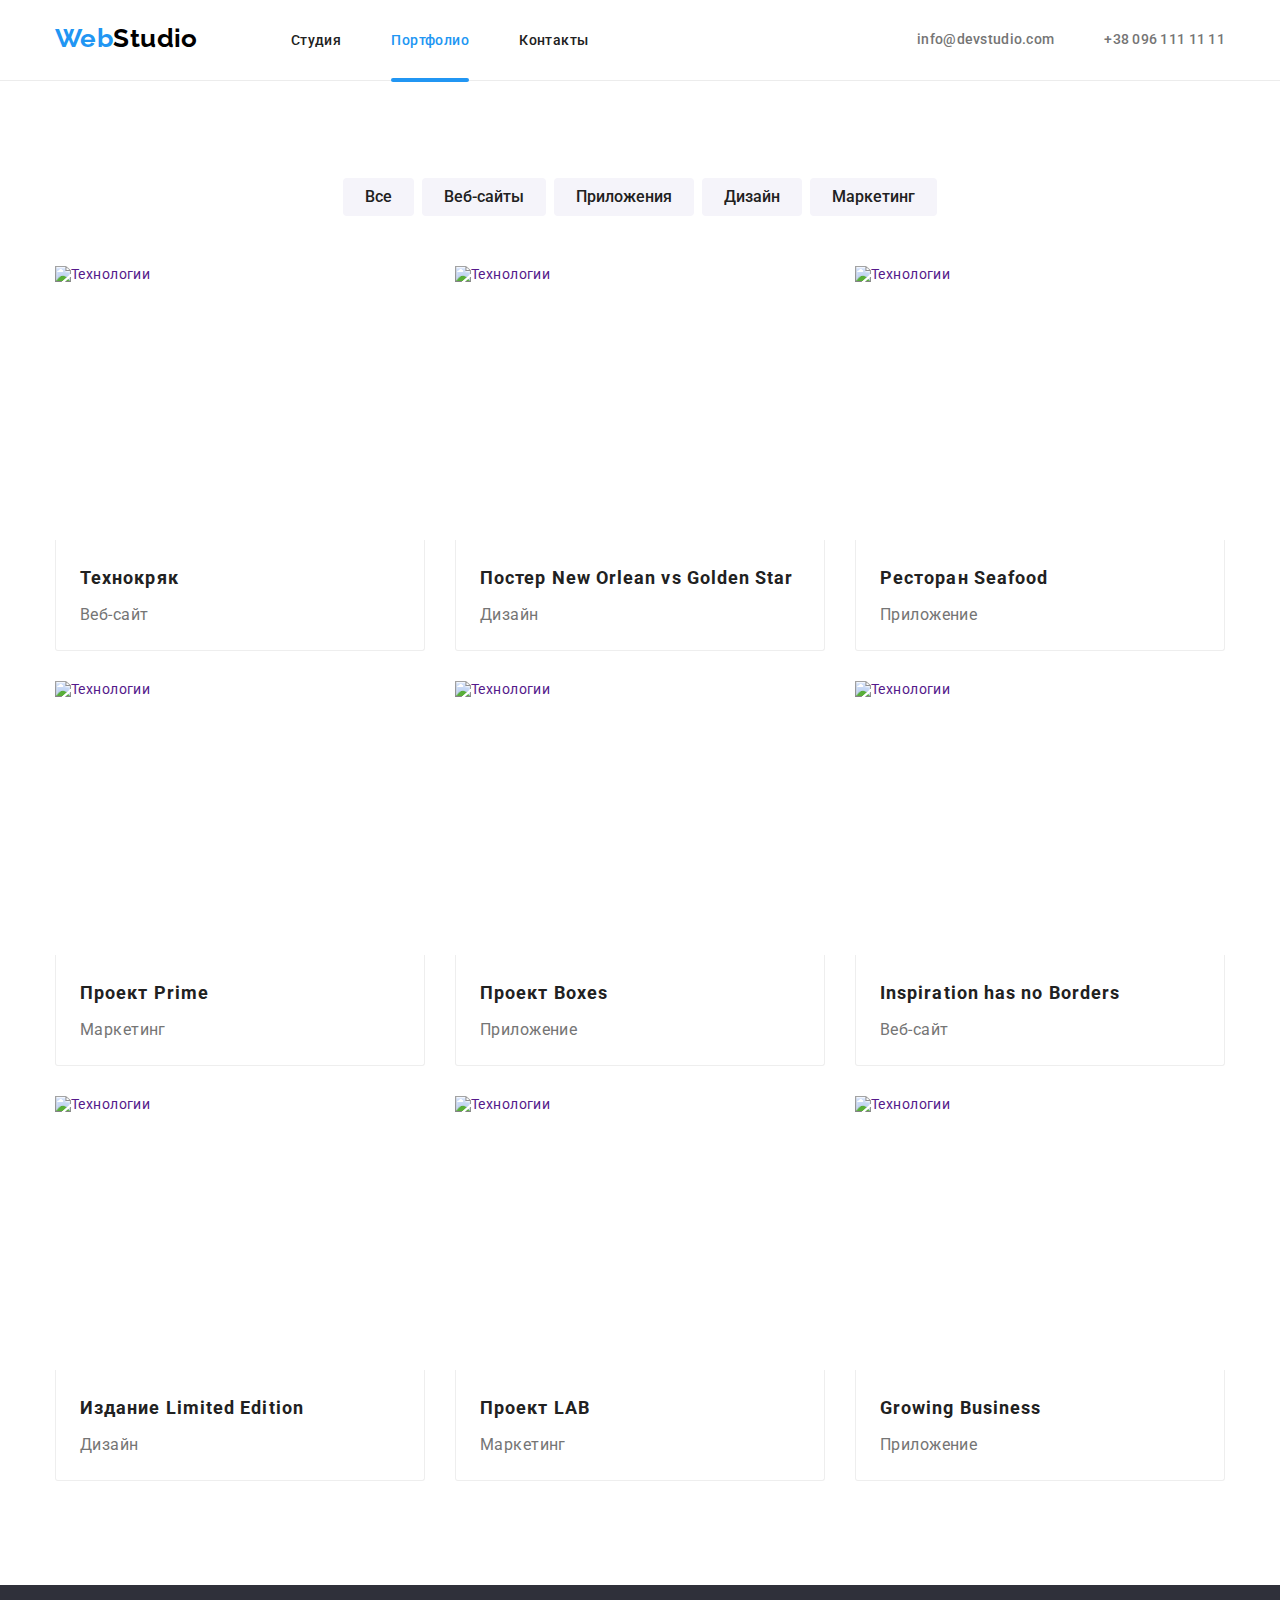
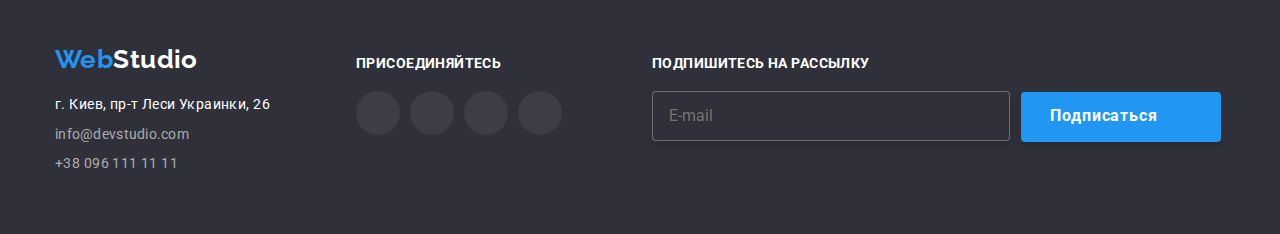
==== portfolio.html @ 8d119c17 "Add files via upload" ====
<!DOCTYPE html>
<html lang="ru">
  <head>
    <meta charset="UTF-8" />
    <meta http-equiv="X-UA-Compatible" content="IE=edge" />
    <meta name="viewport" content="width=device-width, initial-scale=1.0" />
    <title>Портфолио</title>
    <link rel="preconnect" href="https://fonts.googleapis.com" />
    <link rel="preconnect" href="https://fonts.gstatic.com" crossorigin />
    <link
      href="https://fonts.googleapis.com/css2?family=Raleway:wght@700&family=Roboto:wght@400;500;700;900&display=swap"
      rel="stylesheet"
    />
    <link
      rel="stylesheet"
      href="https://cdnjs.cloudflare.com/ajax/libs/modern-normalize/1.1.0/modern-normalize.min.css"
    />
    <link rel="stylesheet" href="./css/main.min.css" />
  </head>

  <body>
    <header class="header">
      <div class="container container-nav">
        <nav class="navigation">
          <a href="./index.html" class="logo link"
            ><span class="logo__web">Web</span
            ><span class="logo__studio logo__studio--dark">Studio</span></a
          >
          <ul class="navigation__list list">
            <li class="navigation__item">
              <a href="./index.html" class="navigation__link link">Студия</a>
            </li>
            <li class="navigation__item">
              <a href="./portfolio.html" class="navigation__link link current"
                >Портфолио</a
              >
            </li>
            <li class="navigation__item">
              <a href="" class="navigation__link link">Контакты</a>
            </li>
          </ul>
        </nav>
        <ul class="header-contacts list">
          <li class="header-contacts__item">
            <a
              href="mailto:info@devstudio.com"
              class="header-contacts__mail link"
            >
              <svg class="header-contacts__icon-mail" width="16" height="12">
                <use href="./images/icons.svg#icon-envelope"></use>
              </svg>
              info@devstudio.com</a
            >
          </li>
          <li class="header-contacts__item">
            <a href="tel:+380961111111" class="header-contacts__tel link">
              <svg class="header-contacts__icon-phone" width="10" height="16">
                <use href="./images/icons.svg#icon-smartphone"></use>
              </svg>
              +38 096 111 11 11</a
            >
          </li>
        </ul>
      </div>
    </header>
    <main>
      <section class="services">
        <div class="container">
          <h1 class="visually-hidden">Услуги</h1>
          <ul class="services-button-list list">
            <li class="services-buttom-item">
              <button type="button" class="services-button">Все</button>
            </li>
            <li class="services-buttom-item">
              <button type="button" class="services-button">Веб-сайты</button>
            </li>
            <li class="services-buttom-item">
              <button type="button" class="services-button">Приложения</button>
            </li>
            <li class="services-buttom-item">
              <button type="button" class="services-button">Дизайн</button>
            </li>
            <li class="services-buttom-item">
              <button type="button" class="services-button">Маркетинг</button>
            </li>
          </ul>
          <ul class="services-pics-list list">
            <li class="services-pics-item">
              <a href="" class="services-link link">
                <div class="services-img-decor">
                  <img
                    src="./images/projects-1.jpg"
                    alt="Технологии"
                    width="370"
                    height="274"
                  />
                  <p class="services-decor-text">
                    Ресурс предлагает комплексные предложения с разным уровнем
                    функционала и сервисов. Все это позволит посетителю получить
                    исчерпывающие сведения о компании или частном лице. Lorem
                    ipsum dolor sit amet consectetur adipisicing elit.
                    Inventore, amet. Nisi ea molestias, culpa itaque mollitia
                    reiciendis et nam perspiciatis nobis possimus? Voluptate
                    minima accusamus placeat eaque, pariatur ipsam dicta
                    suscipit unde impedit magnam. Tempore maxime sequi maiores
                    eveniet eum?
                  </p>
                </div>
                <div class="portfolio-cards">
                  <h2 class="sevices-title">Технокряк</h2>
                  <p class="services-text">Веб-сайт</p>
                </div>
              </a>
            </li>
            <li class="services-pics-item">
              <a href="" class="services-link link">
                <div class="services-img-decor">
                  <img
                    src="./images/projects-2.jpg"
                    alt="Технологии"
                    width="370"
                    height="274"
                  />
                  <p class="services-decor-text">
                    Ресурс предлагает комплексные предложения с разным уровнем
                    функционала и сервисов. Все это позволит посетителю получить
                    исчерпывающие сведения о компании или частном лице. Lorem
                    ipsum dolor sit amet consectetur adipisicing elit.
                    Inventore, amet. Nisi ea molestias, culpa itaque mollitia
                    reiciendis et nam perspiciatis nobis possimus? Voluptate
                    minima accusamus placeat eaque, pariatur ipsam dicta
                    suscipit unde impedit magnam. Tempore maxime sequi maiores
                    eveniet eum?
                  </p>
                </div>
                <div class="portfolio-cards">
                  <h2 class="sevices-title">
                    Постер New Orlean vs Golden Star
                  </h2>
                  <p class="services-text">Дизайн</p>
                </div>
              </a>
            </li>
            <li class="services-pics-item">
              <a href="" class="services-link link">
                <div class="services-img-decor">
                  <img
                    src="./images/projects-3.jpg"
                    alt="Технологии"
                    width="370"
                    height="274"
                  />
                  <p class="services-decor-text">
                    Ресурс предлагает комплексные предложения с разным уровнем
                    функционала и сервисов. Все это позволит посетителю получить
                    исчерпывающие сведения о компании или частном лице. Lorem
                    ipsum dolor sit amet consectetur adipisicing elit.
                    Inventore, amet. Nisi ea molestias, culpa itaque mollitia
                    reiciendis et nam perspiciatis nobis possimus? Voluptate
                    minima accusamus placeat eaque, pariatur ipsam dicta
                    suscipit unde impedit magnam. Tempore maxime sequi maiores
                    eveniet eum?
                  </p>
                </div>
                <div class="portfolio-cards">
                  <h2 class="sevices-title">Ресторан Seafood</h2>
                  <p class="services-text">Приложение</p>
                </div>
              </a>
            </li>
            <li class="services-pics-item">
              <a href="" class="services-link link">
                <div class="services-img-decor">
                  <img
                    src="./images/projects-4.jpg"
                    alt="Технологии"
                    width="370"
                    height="274"
                  />
                  <p class="services-decor-text">
                    Ресурс предлагает комплексные предложения с разным уровнем
                    функционала и сервисов. Все это позволит посетителю получить
                    исчерпывающие сведения о компании или частном лице. Lorem
                    ipsum dolor sit amet consectetur adipisicing elit.
                    Inventore, amet. Nisi ea molestias, culpa itaque mollitia
                    reiciendis et nam perspiciatis nobis possimus? Voluptate
                    minima accusamus placeat eaque, pariatur ipsam dicta
                    suscipit unde impedit magnam. Tempore maxime sequi maiores
                    eveniet eum?
                  </p>
                </div>
                <div class="portfolio-cards">
                  <h2 class="sevices-title">Проект Prime</h2>
                  <p class="services-text">Маркетинг</p>
                </div>
              </a>
            </li>
            <li class="services-pics-item">
              <a href="" class="services-link link">
                <div class="services-img-decor">
                  <img
                    src="./images/projects-5.jpg"
                    alt="Технологии"
                    width="370"
                    height="274"
                  />
                  <p class="services-decor-text">
                    Ресурс предлагает комплексные предложения с разным уровнем
                    функционала и сервисов. Все это позволит посетителю получить
                    исчерпывающие сведения о компании или частном лице. Lorem
                    ipsum dolor sit amet consectetur adipisicing elit.
                    Inventore, amet. Nisi ea molestias, culpa itaque mollitia
                    reiciendis et nam perspiciatis nobis possimus? Voluptate
                    minima accusamus placeat eaque, pariatur ipsam dicta
                    suscipit unde impedit magnam. Tempore maxime sequi maiores
                    eveniet eum?
                  </p>
                </div>
                <div class="portfolio-cards">
                  <h2 class="sevices-title">Проект Boxes</h2>
                  <p class="services-text">Приложение</p>
                </div>
              </a>
            </li>
            <li class="services-pics-item">
              <a href="" class="services-link link">
                <div class="services-img-decor">
                  <img
                    src="./images/projects-6.jpg"
                    alt="Технологии"
                    width="370"
                    height="274"
                  />
                  <p class="services-decor-text">
                    Ресурс предлагает комплексные предложения с разным уровнем
                    функционала и сервисов. Все это позволит посетителю получить
                    исчерпывающие сведения о компании или частном лице. Lorem
                    ipsum dolor sit amet consectetur adipisicing elit.
                    Inventore, amet. Nisi ea molestias, culpa itaque mollitia
                    reiciendis et nam perspiciatis nobis possimus? Voluptate
                    minima accusamus placeat eaque, pariatur ipsam dicta
                    suscipit unde impedit magnam. Tempore maxime sequi maiores
                    eveniet eum?
                  </p>
                </div>
                <div class="portfolio-cards">
                  <h2 lang="en" class="sevices-title">
                    Inspiration has no Borders
                  </h2>
                  <p class="services-text">Веб-сайт</p>
                </div>
              </a>
            </li>
            <li class="services-pics-item">
              <a href="" class="services-link link">
                <div class="services-img-decor">
                  <img
                    src="./images/projects-7.jpg"
                    alt="Технологии"
                    width="370"
                    height="274"
                  />
                  <p class="services-decor-text">
                    Ресурс предлагает комплексные предложения с разным уровнем
                    функционала и сервисов. Все это позволит посетителю получить
                    исчерпывающие сведения о компании или частном лице. Lorem
                    ipsum dolor sit amet consectetur adipisicing elit.
                    Inventore, amet. Nisi ea molestias, culpa itaque mollitia
                    reiciendis et nam perspiciatis nobis possimus? Voluptate
                    minima accusamus placeat eaque, pariatur ipsam dicta
                    suscipit unde impedit magnam. Tempore maxime sequi maiores
                    eveniet eum?
                  </p>
                </div>
                <div class="portfolio-cards">
                  <h2 class="sevices-title">Издание Limited Edition</h2>
                  <p class="services-text">Дизайн</p>
                </div>
              </a>
            </li>
            <li class="services-pics-item">
              <a href="" class="services-link link">
                <div class="services-img-decor">
                  <img
                    src="./images/projects-8.jpg"
                    alt="Технологии"
                    width="370"
                    height="274"
                  />
                  <p class="services-decor-text">
                    Ресурс предлагает комплексные предложения с разным уровнем
                    функционала и сервисов. Все это позволит посетителю получить
                    исчерпывающие сведения о компании или частном лице. Lorem
                    ipsum dolor sit amet consectetur adipisicing elit.
                    Inventore, amet. Nisi ea molestias, culpa itaque mollitia
                    reiciendis et nam perspiciatis nobis possimus? Voluptate
                    minima accusamus placeat eaque, pariatur ipsam dicta
                    suscipit unde impedit magnam. Tempore maxime sequi maiores
                    eveniet eum?
                  </p>
                </div>
                <div class="portfolio-cards">
                  <h2 class="sevices-title">Проект LAB</h2>
                  <p class="services-text">Маркетинг</p>
                </div>
              </a>
            </li>
            <li class="services-pics-item">
              <a href="" class="services-link link">
                <div class="services-img-decor">
                  <img
                    src="./images/projects-9.jpg"
                    alt="Технологии"
                    width="370"
                    height="274"
                  />
                  <p class="services-decor-text">
                    Ресурс предлагает комплексные предложения с разным уровнем
                    функционала и сервисов. Все это позволит посетителю получить
                    исчерпывающие сведения о компании или частном лице. Lorem
                    ipsum dolor sit amet consectetur adipisicing elit.
                    Inventore, amet. Nisi ea molestias, culpa itaque mollitia
                    reiciendis et nam perspiciatis nobis possimus? Voluptate
                    minima accusamus placeat eaque, pariatur ipsam dicta
                    suscipit unde impedit magnam. Tempore maxime sequi maiores
                    eveniet eum?
                  </p>
                </div>
                <div class="portfolio-cards">
                  <h2 lang="en" class="sevices-title">Growing Business</h2>
                  <p class="services-text">Приложение</p>
                </div>
              </a>
            </li>
          </ul>
        </div>
      </section>
    </main>
  </body>
  <footer class="footer">
    <div class="container-footer container">
      <div>
        <a href="./index.html" class="footer-link-logo link"
          ><span class="logo__web">Web</span
          ><span class="logo-studio-footer">Studio</span></a
        >
        <address class="address-container">
          <ul class="address-list list">
            <li class="adress-item">
              <a
                href="https://goo.gl/maps/8bVCaFrBpP2hShio7"
                target="_blank"
                class="footer-map-link link"
                >г. Киев, пр-т Леси Украинки, 26</a
              >
            </li>
            <li class="adress-item">
              <a href="mailto:info@devstudio.com" class="footer-mail link"
                >info@devstudio.com</a
              >
            </li>
            <li class="adress-item">
              <a href="tel:+380961111111" class="footer-tel link"
                >+38 096 111 11 11</a
              >
            </li>
          </ul>
        </address>
      </div>
      <div class="join-us-footer">
        <p class="join-us-title">Присоединяйтесь</p>
        <ul class="join-us-list list">
          <li class="join-us-item">
            <a href="" class="join-us-link link">
              <svg class="join-us-icon" width="20" height="20">
                <use href="./images/icons.svg#icon-instagram"></use>
              </svg>
            </a>
          </li>
          <li class="join-us-item">
            <a href="" class="join-us-link link">
              <svg class="join-us-icon" width="20" height="20">
                <use href="./images/icons.svg#icon-twitter"></use>
              </svg>
            </a>
          </li>
          <li class="join-us-item">
            <a href="" class="join-us-link link">
              <svg class="join-us-icon" width="20" height="20">
                <use href="./images/icons.svg#icon-facebook"></use>
              </svg>
            </a>
          </li>
          <li class="join-us-item">
            <a href="" class="join-us-link link">
              <svg class="join-us-icon" width="20" height="20">
                <use href="./images/icons.svg#icon-linkedin"></use>
              </svg>
            </a>
          </li>
        </ul>
      </div>
      <div class="subsсribe-footer">
        <form class="footer-form">
          <label for="footer-label" class="label-class"
            >Подпишитесь на рассылку
          </label>
          <span class="footer-subscribe-case">
            <input
              type="email"
              name="email"
              placeholder="E-mail"
              id="footer-label"
              class="email-footer"
              required
            />
            <button type="submit" class="button-subscribe">
              Подписаться<svg class="submit-icon">
                <use href="./images/icons.svg#icon-icon-plane"></use>
              </svg>
            </button>
          </span>
        </form>
      </div>
    </div>
  </footer>
</html>
---- css/main.min.css ----
﻿html{box-sizing:border-box}*,*::before,*::after{box-sizing:inherit}h1,h2,h3,h4,h5,h6,p{margin:0}ul,ol{padding-left:0;margin:0}img{display:block}.link{text-decoration:none}:root{--title-text-color: #212121;--header-link-color: #212121;--button-services-color: #212121;--secondary-text-color: #757575;--main-text-color: #ffffff;--main-background-color: #ffffff;--footer-text: #ffffff;--button-text-color: #ffffff;--logo-studio-color: #000000;--logo-studio-alt-color: #ffffff;--hero-button-color: #ffffff;--hero-button-color-alt: #000000;--logo-web-color: #2196f3;--link-color: #2196f3;--main-button-color: #2196f3;--bg-icon-color: #2196f3;--footer-text-color: rgba(255, 255, 255, 0.6);--hero-background-color: #2f303a;--footer-background-color: #2f303a;--button-background-color: #f5f4fa;--team-background-color: #f5f4fa;--list-right-margin: 30px}.visually-hidden{position:absolute;white-space:nowrap;width:1px;height:1px;overflow:hidden;border:0;padding:0;clip:rect(0 0 0 0);clip-path:inset(50%);margin:-1p}body{margin:0;font-family:"Roboto",Tahoma sans-serif;color:var(--secondary-text-color);font-size:14px;letter-spacing:.03em;background-color:var(--main-background-color)}.list{list-style:none;padding:0;margin:0}.container{width:1200px;padding-left:15px;padding-right:15px;margin:0 auto}.section{padding-top:94px;padding-bottom:94px}.backdrop{position:fixed;top:0;width:100%;height:100%;background-color:rgba(0,0,0,.2);transition:opacity 300ms,visibility 300ms}.backdrop.is-hidden .modal{transform:rotate(-290deg)}.modal{position:absolute;min-width:528px;min-height:581px;top:50%;left:50%;padding:40px;background:#fff;box-shadow:0px 1px 3px rgba(0,0,0,.12),0px 1px 1px rgba(0,0,0,.14),0px 2px 1px rgba(0,0,0,.2);border-radius:4px;transition:transform 250ms;transform:translate(-50%, -50%) rotate(0)}.modal-button{position:absolute;top:11px;right:8px;width:30px;height:30px;border-radius:50%;background:#fff;border:1px solid rgba(0,0,0,.1);box-sizing:border-box;cursor:pointer}.icon-Vector{fill:#000}.modal-button:hover .icon-Vector,.modal-button:focus .icon-Vector{fill:#2196f3}.is-hidden{opacity:0;pointer-events:none;visibility:hidden}.backdrop-title{font-weight:700;font-size:20px;line-height:1.15;text-align:center;margin-bottom:12px;color:var(--title-text-color)}.modal-field{margin-bottom:10px}.label-form{display:flex;flex-direction:column}.modal-wrap{position:relative}.input-form{width:100%;height:40px;margin-top:4px;padding-left:42px;border:1px solid rgba(33,33,33,.2);box-sizing:border-box;border-radius:4px;cursor:pointer;outline:none;transition:border-color 250ms;transition-timing-function:cubic-bezier(0.4, 0, 0.2, 1)}.input-form:focus{border-color:#2196f3}.input-form:focus+.modal-icon-person{fill:#2196f3}.modal-icon-person{position:absolute;left:15px;top:50%;width:12px;height:12px;transform:translateY(-50%);fill:#212121;transition:border-color 250ms;transition-timing-function:cubic-bezier(0.4, 0, 0.2, 1)}.textarea-form{height:120px;margin-top:4px;padding:12px 16px;border:1px solid rgba(33,33,33,.2);border-radius:4px;cursor:pointer;resize:none;outline:none;transition:border-color 250ms;transition-timing-function:cubic-bezier(0.4, 0, 0.2, 1)}.textarea-form:focus{border-color:#2196f3}.checkbox-policy{width:423px;display:flex;align-items:center;justify-content:center;margin-top:20px;margin-bottom:30px;margin-left:13px}.check-text{display:flex;align-items:center;font-weight:400;font-size:14px;line-height:1.7;color:#757575}.modal-icon-accept{width:16px;height:15px;fill:rgba(0,0,0,0)}.check-text span{width:16px;height:15px;border:.2px solid #000;border-radius:2px;margin-right:7px;display:flex;align-items:center;justify-content:center}.input-check:checked+.check-text span{background-color:#2196f3;border:none}.input-check:checked+.check-text span .modal-icon-accept{fill:#fff;border:none}.policy{margin-left:3px;line-height:1.7;text-decoration-line:underline;color:#2196f3}.modal-submit-button{width:200px;height:50px;text-align:center;font-weight:700;font-size:16px;line-height:1.8;letter-spacing:.06em;color:#fff;background:#188ce8;box-shadow:0px 4px 4px rgba(0,0,0,.15);border-radius:4px;cursor:pointer;border:none}.modal-button-case{display:flex;justify-content:center}.header{border-bottom:1px solid #ececec}.container-nav{display:flex;align-items:center}.navigation{display:flex}.logo{padding-top:24px;padding-bottom:25px;text-decoration:none;align-items:center;margin-right:93px;font-family:"Raleway"}.logo .logo__studio{font-family:"Raleway",sans-serif;font-weight:700;font-size:26px;line-height:1.1}.logo__web{font-family:"Raleway",sans-serif;font-weight:700;font-size:26px;line-height:1.1;color:var(--logo-web-color)}.logo__studio--dark{color:var(--logo-studio-color)}.navigation__list{display:flex}.navigation__item{padding-top:32px;padding-bottom:32px;margin-right:50px}.navigation__item:last-child{margin-right:0}.navigation__link{position:relative;padding-top:32px;padding-bottom:32px;font-weight:500;line-height:1.1;color:var(--header-link-color);transition-property:color;transition-duration:250ms;transition-timing-function:cubic-bezier(0.4, 0, 0.2, 1)}.navigation__link:hover,.navigation__link:focus{color:var(--link-color)}.navigation__link.current::after{content:"";position:absolute;width:100%;left:0;bottom:-2px;height:4px;border-radius:2px;background:#2196f3}.link.current{color:var(--link-color)}.header-contacts{display:flex;margin-left:auto}.header-contacts__item{margin-right:50px;margin:auto}.header-contacts__mail{display:flex;align-items:center;margin-right:30px;padding-top:32px;padding-bottom:32px;font-weight:500;line-height:1.14;letter-spacing:.02em;color:var(--secondary-text-color);transition-property:color,fill;transition-duration:250ms;transition-timing-function:cubic-bezier(0.4, 0, 0.2, 1)}.header-contacts__mail:hover,.header-contacts__mail:focus{color:var(--link-color)}.header-contacts__icon-mail{fill:#757575;margin-right:10px;height:14px}.header-contacts__mail:hover .header-contacts__icon-mail{fill:var(--link-color)}.header-contacts__icon-phone{fill:#757575;margin-right:10px;height:16px}.header-contacts__tel:hover .header-contacts__icon-phone{fill:var(--link-color)}.header-contacts__tel{width:100%;height:100%;display:flex;align-items:center;padding-top:32px;padding-bottom:32px;font-weight:500;line-height:1.14;letter-spacing:.02em;color:var(--secondary-text-color);transition-property:color,fill;transition-duration:250ms;transition-timing-function:cubic-bezier(0.4, 0, 0.2, 1)}.header-contacts__tel:hover,.header-contacts__tel:focus{color:var(--link-color)}.section-hero{background-color:var(--hero-background-color);text-align:center;padding-top:200px;padding-bottom:200px;background-image:linear-gradient(rgba(47, 48, 58, 0.4), rgba(47, 48, 58, 0.4)),url(../images/Hero-bg.jpg);background-repeat:no-repeat;background-size:cover;max-width:1600px;margin:0 auto}.section-hero .section-hero__title{max-width:696px;margin:0 auto;margin-bottom:30px;font-weight:900;font-size:44px;line-height:1.36;letter-spacing:.06em;text-transform:uppercase;color:var(--main-text-color)}.section-hero .section-hero__button{border-radius:4px;min-width:200px;padding:10px 32px;font-weight:700;font-size:16px;line-height:1.87;border:none;align-items:center;letter-spacing:.06em;color:var(--hero-button-color);cursor:pointer;background-color:var(--main-button-color)}.adv-list{display:flex;flex-wrap:wrap}.adv-item{max-width:270px;margin-right:var(--list-right-margin)}.adv-item:last-child{margin-right:0}.adv-icon-box{width:270px;height:120px;background-color:#f5f4fa;display:flex;justify-content:center;align-items:center;margin-bottom:30px}.adv-title{font-size:14px;margin-bottom:10px;font-weight:700;line-height:1.14;text-transform:uppercase;color:var(--title-text-color)}.adv-text{line-height:1.7}.section-works{padding-top:0px}.works-title{margin-bottom:50px;font-weight:700;font-size:36px;line-height:1.16;text-align:center;color:var(--title-text-color)}.works-list{display:flex;flex-wrap:wrap}.works-list .works-item{position:relative;margin-right:var(--list-right-margin)}.works-list .works-item:last-child{margin-right:0}.works-list .works-item .works-item-text{position:absolute;height:70px;bottom:0px;display:flex;justify-content:center;align-items:center;width:100%;font-weight:700;line-height:16px;text-transform:uppercase;color:var(--main-text-color);background:rgba(47,48,58,.8)}.section-team{background-color:var(--team-background-color)}.team-list{display:flex;flex-wrap:wrap}.team-list-item{margin-right:var(--list-right-margin);box-shadow:0px 1px 3px rgba(0,0,0,.12),0px 1px 1px rgba(0,0,0,.14),0px 2px 1px rgba(0,0,0,.2);border-radius:0px 0px 4px 4px}.team-list-item:last-child{margin-right:0}.team-cards{width:270px;padding-top:30px;padding-bottom:30px;background-color:#fff;border-bottom-left-radius:4px;border-bottom-right-radius:4px}.team-title{margin-bottom:50px;font-weight:700;font-size:36px;line-height:1.16;text-align:center;color:var(--title-text-color)}.employee-title{margin-bottom:10px;font-weight:500;font-size:16px;line-height:1.18;text-align:center;color:var(--title-text-color)}.position-team{margin:0 auto;font-size:16px;line-height:1.18;text-align:center;margin-bottom:16px}.team-soc-list{display:flex;justify-content:center}.team-soc-item{margin-right:10px;width:44px;height:44px}.team-soc-item:last-child{margin-right:0}.team-soc-link{width:100%;height:100%;background-color:#fff;border-radius:50%;display:flex;justify-content:center;align-items:center;transition-property:background-color,fill;transition-duration:250ms;transition-timing-function:cubic-bezier(0.4, 0, 0.2, 1)}.team-soc-link:hover{background-color:var(--bg-icon-color)}.team-soc-icon{fill:#afb1b8}.team-soc-link:hover .team-soc-icon{fill:#fff}.title-clients{font-weight:700;font-size:36px;line-height:42px;text-align:center;color:var(--title-text-color);margin-bottom:50px}.clients-list{display:flex;flex-wrap:wrap}.clients-item{width:170px;height:92px;border:1px solid #afb1b8;border-radius:4px;margin-right:30px;display:flex;justify-content:center;align-items:center;cursor:pointer;transition-property:border,fill;transition-duration:250ms;transition-timing-function:cubic-bezier(0.4, 0, 0.2, 1)}.clients-item:last-child{margin-right:0px}.clients-item:hover{border:1px solid #2196f3}.clients-icon{fill:#afb1b8}.clients-item:hover .clients-icon{fill:#2196f3}.footer{background-color:var(--footer-background-color);padding-bottom:60px;padding-top:60px}.container-footer{display:flex;align-items:baseline}.address-container{width:231px;height:81px;margin-right:70px}.footer-link-logo{text-decoration:none;align-items:center;font-family:"Raleway";display:inline-block;margin-bottom:20px}.adress-item{margin-bottom:9px}.adress-item:last-child{margin-bottom:0}.logo-studio-footer{font-family:"Raleway",sans-serif;font-weight:700;font-size:26px;line-height:1.1;color:var(--logo-studio-alt-color)}.footer-map-link{line-height:1.7;color:var(--footer-text);font-style:normal;transition-property:color;transition-duration:250ms;transition-timing-function:cubic-bezier(0.4, 0, 0.2, 1)}.footer-map-link:hover,.footer-map-link:focus{color:var(--link-color)}.footer-mail{line-height:1.14;letter-spacing:.02em;color:var(--footer-text-color);font-style:normal;transition-property:color;transition-duration:250ms;transition-timing-function:cubic-bezier(0.4, 0, 0.2, 1)}.footer-mail:hover,.footer-mail:focus{color:var(--link-color)}.footer-tel{line-height:1.7;color:var(--footer-text-color);font-style:normal;transition-property:color;transition-duration:250ms;transition-timing-function:cubic-bezier(0.4, 0, 0.2, 1)}.footer-tel:hover,.footer-tel:focus{color:var(--link-color)}.join-us-title{font-weight:700;font-size:14px;line-height:16px;letter-spacing:.03em;text-transform:uppercase;color:#fff;margin-bottom:20px}.join-us-list{display:flex;justify-content:center}.join-us-item{margin-right:10px;width:44px;height:44px}.join-us-item:last-child{margin-right:0}.join-us-link{width:100%;height:100%;background-color:rgba(255,255,255,.062745098);border-radius:50%;display:flex;justify-content:center;align-items:center;transition-property:background-color,fill;transition-duration:250ms;transition-timing-function:cubic-bezier(0.4, 0, 0.2, 1)}.join-us-link:hover{background-color:var(--bg-icon-color)}.join-us-icon{fill:#fff}.join-us-link:hover .join-us-icon{fill:#fff}.subsсribe-footer{margin-left:auto}.footer-form{width:573px}.label-class{font-weight:700;font-size:14px;line-height:1.1;text-transform:uppercase;color:#fff}.footer-subscribe-case{display:flex;align-items:baseline}.email-footer{width:358px;height:50px;padding-left:16px;margin-top:20px;margin-right:11px;font-size:16px;line-height:1.25;color:rgba(255,255,255,.6);background:#2f303a;border:1px solid rgba(255,255,255,.3);filter:drop-shadow(0px 4px 4px rgba(0, 0, 0, 0.15));border-radius:4px}.button-subscribe{width:200px;height:50px;text-align:center;display:flex;justify-content:center;align-items:center;font-weight:700;font-size:16px;line-height:1.8;margin:0;letter-spacing:.06em;border:none;color:#fff;background:#2196f3;box-shadow:0px 4px 4px rgba(0,0,0,.15);border-radius:4px;cursor:pointer}.button-subscribe .submit-icon{margin-left:10px;width:24px;height:24px}.services{padding-top:97px;padding-bottom:104px}.services-button{border:none;border-radius:4px;padding:5.94px 22px;font-weight:500;font-size:16px;line-height:1.6;text-align:center;display:flex;align-items:center;color:var(--button-services-color);cursor:pointer;background-color:var(--button-background-color);transition-property:color,background-color,box-shadow;transition-duration:250ms;transition-timing-function:cubic-bezier(0.4, 0, 0.2, 1)}.services-button:hover,.services-button:focus{color:var(--logo-studio-alt-color);background-color:var(--main-button-color);box-shadow:0px 4px 4px rgba(0,0,0,.25),0px 4px 4px rgba(0,0,0,.25),0px 2px 2px rgba(0,0,0,.12)}.services-button-list{justify-content:center;margin-bottom:50px;display:flex;flex-wrap:wrap}.services-buttom-item{margin-right:8px;align-items:center;border-color:none}.services-buttom-item:last-child{margin:0}.services-link{display:block;transition-property:box-shadow;transition-duration:250ms;transition-timing-function:cubic-bezier(0.4, 0, 0.2, 1)}.services-link:hover{box-shadow:0px 1px 1px rgba(0,0,0,.12),0px 4px 4px rgba(0,0,0,.06),1px 4px 6px rgba(0,0,0,.16)}.sevices-title{margin-bottom:4px;font-weight:700;font-size:18px;line-height:2;letter-spacing:.06em;color:var(--title-text-color)}.services-text{margin:0 auto;font-size:16px;line-height:1.87;color:var(--secondary-text-color)}.services-pics-list{display:flex;flex-wrap:wrap;margin-right:-30px}.services-pics-item{margin-right:30px;margin-bottom:30px}.services-img-decor{position:relative;overflow:hidden}.services-decor-text{position:absolute;top:0;height:100%;padding:63px 24px;font-size:18px;line-height:1.5;color:var(--main-text-color);background-color:rgba(33,150,243,.9);transform:translateY(100%);transition:transform 250ms cubic-bezier(0.4, 0, 0.2, 1);overflow:auto}.services-pics-item:hover .services-decor-text{transform:translateY(0%)}.services-pics-item:nth-child(3n+3){margin-right:0}.services-pics-item:nth-last-child(-n+3){margin-bottom:0}.portfolio-cards{width:370px;padding:20px 24px;background-color:#fff;border-bottom:1px solid #eee;border-left:1px solid #eee;border-right:1px solid #eee;border-bottom-left-radius:3px;border-bottom-right-radius:3px}/*# sourceMappingURL=main.min.css.map */
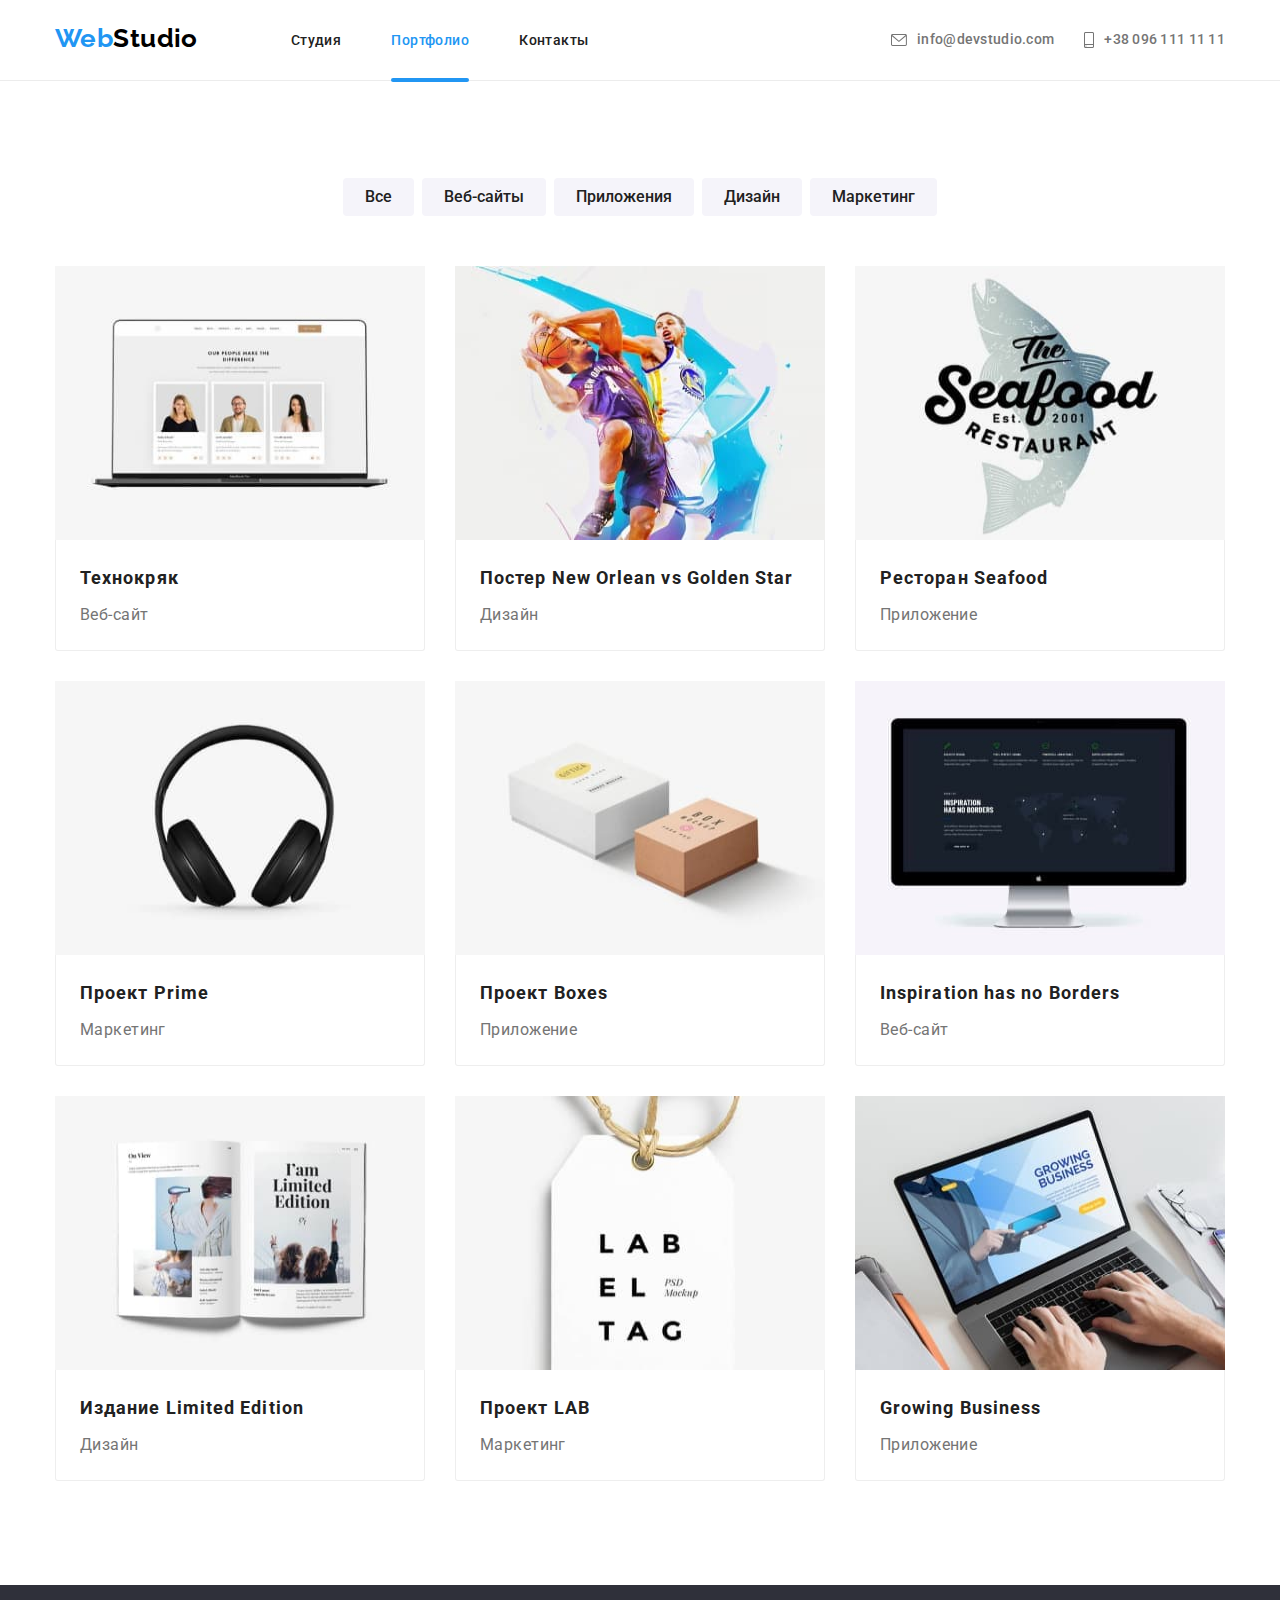
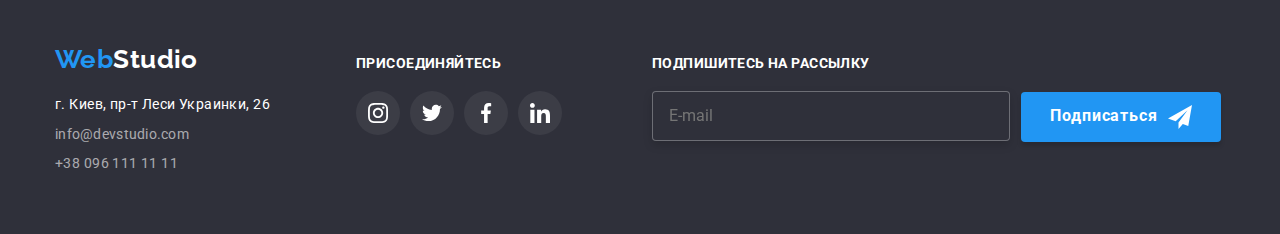
==== commit 7f474678: "Update portfolio.html" ====
--- a/portfolio.html
+++ b/portfolio.html
@@ -47,7 +47,7 @@
               class="header-contacts__mail link"
             >
               <svg class="header-contacts__icon-mail" width="16" height="12">
-                <use href="./images/icons.svg#icon-envelope"></use>
+                <use href="./img/icons.svg#icon-envelope"></use>
               </svg>
               info@devstudio.com</a
             >
@@ -55,7 +55,7 @@
           <li class="header-contacts__item">
             <a href="tel:+380961111111" class="header-contacts__tel link">
               <svg class="header-contacts__icon-phone" width="10" height="16">
-                <use href="./images/icons.svg#icon-smartphone"></use>
+                <use href="./img/icons.svg#icon-smartphone"></use>
               </svg>
               +38 096 111 11 11</a
             >
@@ -89,21 +89,15 @@
               <a href="" class="services-link link">
                 <div class="services-img-decor">
                   <img
-                    src="./images/projects-1.jpg"
-                    alt="Технологии"
-                    width="370"
-                    height="274"
-                  />
-                  <p class="services-decor-text">
-                    Ресурс предлагает комплексные предложения с разным уровнем
-                    функционала и сервисов. Все это позволит посетителю получить
-                    исчерпывающие сведения о компании или частном лице. Lorem
-                    ipsum dolor sit amet consectetur adipisicing elit.
-                    Inventore, amet. Nisi ea molestias, culpa itaque mollitia
-                    reiciendis et nam perspiciatis nobis possimus? Voluptate
-                    minima accusamus placeat eaque, pariatur ipsam dicta
-                    suscipit unde impedit magnam. Tempore maxime sequi maiores
-                    eveniet eum?
+                    src="./img/projects-1.jpg"
+                    alt="Технологии"
+                    width="370"
+                    height="274"
+                  />
+                  <p class="services-decor-text">
+                    Ресурс предлагает комплексные предложения с разным уровнем
+                    функционала и сервисов. Все это позволит посетителю получить
+                    исчерпывающие сведения о компании или частном лице.
                   </p>
                 </div>
                 <div class="portfolio-cards">
@@ -116,21 +110,15 @@
               <a href="" class="services-link link">
                 <div class="services-img-decor">
                   <img
-                    src="./images/projects-2.jpg"
-                    alt="Технологии"
-                    width="370"
-                    height="274"
-                  />
-                  <p class="services-decor-text">
-                    Ресурс предлагает комплексные предложения с разным уровнем
-                    функционала и сервисов. Все это позволит посетителю получить
-                    исчерпывающие сведения о компании или частном лице. Lorem
-                    ipsum dolor sit amet consectetur adipisicing elit.
-                    Inventore, amet. Nisi ea molestias, culpa itaque mollitia
-                    reiciendis et nam perspiciatis nobis possimus? Voluptate
-                    minima accusamus placeat eaque, pariatur ipsam dicta
-                    suscipit unde impedit magnam. Tempore maxime sequi maiores
-                    eveniet eum?
+                    src="./img/projects-2.jpg"
+                    alt="Технологии"
+                    width="370"
+                    height="274"
+                  />
+                  <p class="services-decor-text">
+                    Ресурс предлагает комплексные предложения с разным уровнем
+                    функционала и сервисов. Все это позволит посетителю получить
+                    исчерпывающие сведения о компании или частном лице.
                   </p>
                 </div>
                 <div class="portfolio-cards">
@@ -145,21 +133,15 @@
               <a href="" class="services-link link">
                 <div class="services-img-decor">
                   <img
-                    src="./images/projects-3.jpg"
-                    alt="Технологии"
-                    width="370"
-                    height="274"
-                  />
-                  <p class="services-decor-text">
-                    Ресурс предлагает комплексные предложения с разным уровнем
-                    функционала и сервисов. Все это позволит посетителю получить
-                    исчерпывающие сведения о компании или частном лице. Lorem
-                    ipsum dolor sit amet consectetur adipisicing elit.
-                    Inventore, amet. Nisi ea molestias, culpa itaque mollitia
-                    reiciendis et nam perspiciatis nobis possimus? Voluptate
-                    minima accusamus placeat eaque, pariatur ipsam dicta
-                    suscipit unde impedit magnam. Tempore maxime sequi maiores
-                    eveniet eum?
+                    src="./img/projects-3.jpg"
+                    alt="Технологии"
+                    width="370"
+                    height="274"
+                  />
+                  <p class="services-decor-text">
+                    Ресурс предлагает комплексные предложения с разным уровнем
+                    функционала и сервисов. Все это позволит посетителю получить
+                    исчерпывающие сведения о компании или частном лице.
                   </p>
                 </div>
                 <div class="portfolio-cards">
@@ -172,21 +154,15 @@
               <a href="" class="services-link link">
                 <div class="services-img-decor">
                   <img
-                    src="./images/projects-4.jpg"
-                    alt="Технологии"
-                    width="370"
-                    height="274"
-                  />
-                  <p class="services-decor-text">
-                    Ресурс предлагает комплексные предложения с разным уровнем
-                    функционала и сервисов. Все это позволит посетителю получить
-                    исчерпывающие сведения о компании или частном лице. Lorem
-                    ipsum dolor sit amet consectetur adipisicing elit.
-                    Inventore, amet. Nisi ea molestias, culpa itaque mollitia
-                    reiciendis et nam perspiciatis nobis possimus? Voluptate
-                    minima accusamus placeat eaque, pariatur ipsam dicta
-                    suscipit unde impedit magnam. Tempore maxime sequi maiores
-                    eveniet eum?
+                    src="./img/projects-4.jpg"
+                    alt="Технологии"
+                    width="370"
+                    height="274"
+                  />
+                  <p class="services-decor-text">
+                    Ресурс предлагает комплексные предложения с разным уровнем
+                    функционала и сервисов. Все это позволит посетителю получить
+                    исчерпывающие сведения о компании или частном лице.
                   </p>
                 </div>
                 <div class="portfolio-cards">
@@ -199,21 +175,15 @@
               <a href="" class="services-link link">
                 <div class="services-img-decor">
                   <img
-                    src="./images/projects-5.jpg"
-                    alt="Технологии"
-                    width="370"
-                    height="274"
-                  />
-                  <p class="services-decor-text">
-                    Ресурс предлагает комплексные предложения с разным уровнем
-                    функционала и сервисов. Все это позволит посетителю получить
-                    исчерпывающие сведения о компании или частном лице. Lorem
-                    ipsum dolor sit amet consectetur adipisicing elit.
-                    Inventore, amet. Nisi ea molestias, culpa itaque mollitia
-                    reiciendis et nam perspiciatis nobis possimus? Voluptate
-                    minima accusamus placeat eaque, pariatur ipsam dicta
-                    suscipit unde impedit magnam. Tempore maxime sequi maiores
-                    eveniet eum?
+                    src="./img/projects-5.jpg"
+                    alt="Технологии"
+                    width="370"
+                    height="274"
+                  />
+                  <p class="services-decor-text">
+                    Ресурс предлагает комплексные предложения с разным уровнем
+                    функционала и сервисов. Все это позволит посетителю получить
+                    исчерпывающие сведения о компании или частном лице.
                   </p>
                 </div>
                 <div class="portfolio-cards">
@@ -226,21 +196,15 @@
               <a href="" class="services-link link">
                 <div class="services-img-decor">
                   <img
-                    src="./images/projects-6.jpg"
-                    alt="Технологии"
-                    width="370"
-                    height="274"
-                  />
-                  <p class="services-decor-text">
-                    Ресурс предлагает комплексные предложения с разным уровнем
-                    функционала и сервисов. Все это позволит посетителю получить
-                    исчерпывающие сведения о компании или частном лице. Lorem
-                    ipsum dolor sit amet consectetur adipisicing elit.
-                    Inventore, amet. Nisi ea molestias, culpa itaque mollitia
-                    reiciendis et nam perspiciatis nobis possimus? Voluptate
-                    minima accusamus placeat eaque, pariatur ipsam dicta
-                    suscipit unde impedit magnam. Tempore maxime sequi maiores
-                    eveniet eum?
+                    src="./img/projects-6.jpg"
+                    alt="Технологии"
+                    width="370"
+                    height="274"
+                  />
+                  <p class="services-decor-text">
+                    Ресурс предлагает комплексные предложения с разным уровнем
+                    функционала и сервисов. Все это позволит посетителю получить
+                    исчерпывающие сведения о компании или частном лице.
                   </p>
                 </div>
                 <div class="portfolio-cards">
@@ -255,21 +219,15 @@
               <a href="" class="services-link link">
                 <div class="services-img-decor">
                   <img
-                    src="./images/projects-7.jpg"
-                    alt="Технологии"
-                    width="370"
-                    height="274"
-                  />
-                  <p class="services-decor-text">
-                    Ресурс предлагает комплексные предложения с разным уровнем
-                    функционала и сервисов. Все это позволит посетителю получить
-                    исчерпывающие сведения о компании или частном лице. Lorem
-                    ipsum dolor sit amet consectetur adipisicing elit.
-                    Inventore, amet. Nisi ea molestias, culpa itaque mollitia
-                    reiciendis et nam perspiciatis nobis possimus? Voluptate
-                    minima accusamus placeat eaque, pariatur ipsam dicta
-                    suscipit unde impedit magnam. Tempore maxime sequi maiores
-                    eveniet eum?
+                    src="./img/projects-7.jpg"
+                    alt="Технологии"
+                    width="370"
+                    height="274"
+                  />
+                  <p class="services-decor-text">
+                    Ресурс предлагает комплексные предложения с разным уровнем
+                    функционала и сервисов. Все это позволит посетителю получить
+                    исчерпывающие сведения о компании или частном лице.
                   </p>
                 </div>
                 <div class="portfolio-cards">
@@ -282,21 +240,15 @@
               <a href="" class="services-link link">
                 <div class="services-img-decor">
                   <img
-                    src="./images/projects-8.jpg"
-                    alt="Технологии"
-                    width="370"
-                    height="274"
-                  />
-                  <p class="services-decor-text">
-                    Ресурс предлагает комплексные предложения с разным уровнем
-                    функционала и сервисов. Все это позволит посетителю получить
-                    исчерпывающие сведения о компании или частном лице. Lorem
-                    ipsum dolor sit amet consectetur adipisicing elit.
-                    Inventore, amet. Nisi ea molestias, culpa itaque mollitia
-                    reiciendis et nam perspiciatis nobis possimus? Voluptate
-                    minima accusamus placeat eaque, pariatur ipsam dicta
-                    suscipit unde impedit magnam. Tempore maxime sequi maiores
-                    eveniet eum?
+                    src="./img/projects-8.jpg"
+                    alt="Технологии"
+                    width="370"
+                    height="274"
+                  />
+                  <p class="services-decor-text">
+                    Ресурс предлагает комплексные предложения с разным уровнем
+                    функционала и сервисов. Все это позволит посетителю получить
+                    исчерпывающие сведения о компании или частном лице.
                   </p>
                 </div>
                 <div class="portfolio-cards">
@@ -309,21 +261,15 @@
               <a href="" class="services-link link">
                 <div class="services-img-decor">
                   <img
-                    src="./images/projects-9.jpg"
-                    alt="Технологии"
-                    width="370"
-                    height="274"
-                  />
-                  <p class="services-decor-text">
-                    Ресурс предлагает комплексные предложения с разным уровнем
-                    функционала и сервисов. Все это позволит посетителю получить
-                    исчерпывающие сведения о компании или частном лице. Lorem
-                    ipsum dolor sit amet consectetur adipisicing elit.
-                    Inventore, amet. Nisi ea molestias, culpa itaque mollitia
-                    reiciendis et nam perspiciatis nobis possimus? Voluptate
-                    minima accusamus placeat eaque, pariatur ipsam dicta
-                    suscipit unde impedit magnam. Tempore maxime sequi maiores
-                    eveniet eum?
+                    src="./img/projects-9.jpg"
+                    alt="Технологии"
+                    width="370"
+                    height="274"
+                  />
+                  <p class="services-decor-text">
+                    Ресурс предлагает комплексные предложения с разным уровнем
+                    функционала и сервисов. Все это позволит посетителю получить
+                    исчерпывающие сведения о компании или частном лице.
                   </p>
                 </div>
                 <div class="portfolio-cards">
@@ -373,28 +319,28 @@
           <li class="join-us-item">
             <a href="" class="join-us-link link">
               <svg class="join-us-icon" width="20" height="20">
-                <use href="./images/icons.svg#icon-instagram"></use>
+                <use href="./img/icons.svg#icon-instagram"></use>
               </svg>
             </a>
           </li>
           <li class="join-us-item">
             <a href="" class="join-us-link link">
               <svg class="join-us-icon" width="20" height="20">
-                <use href="./images/icons.svg#icon-twitter"></use>
+                <use href="./img/icons.svg#icon-twitter"></use>
               </svg>
             </a>
           </li>
           <li class="join-us-item">
             <a href="" class="join-us-link link">
               <svg class="join-us-icon" width="20" height="20">
-                <use href="./images/icons.svg#icon-facebook"></use>
+                <use href="./img/icons.svg#icon-facebook"></use>
               </svg>
             </a>
           </li>
           <li class="join-us-item">
             <a href="" class="join-us-link link">
               <svg class="join-us-icon" width="20" height="20">
-                <use href="./images/icons.svg#icon-linkedin"></use>
+                <use href="./img/icons.svg#icon-linkedin"></use>
               </svg>
             </a>
           </li>
@@ -416,7 +362,7 @@
             />
             <button type="submit" class="button-subscribe">
               Подписаться<svg class="submit-icon">
-                <use href="./images/icons.svg#icon-icon-plane"></use>
+                <use href="./img/icons.svg#icon-icon-plane"></use>
               </svg>
             </button>
           </span>
--- a/css/main.min.css
+++ b/css/main.min.css
@@ -1 +1 @@
-﻿html{box-sizing:border-box}*,*::before,*::after{box-sizing:inherit}h1,h2,h3,h4,h5,h6,p{margin:0}ul,ol{padding-left:0;margin:0}img{display:block}.link{text-decoration:none}:root{--title-text-color: #212121;--header-link-color: #212121;--button-services-color: #212121;--secondary-text-color: #757575;--main-text-color: #ffffff;--main-background-color: #ffffff;--footer-text: #ffffff;--button-text-color: #ffffff;--logo-studio-color: #000000;--logo-studio-alt-color: #ffffff;--hero-button-color: #ffffff;--hero-button-color-alt: #000000;--logo-web-color: #2196f3;--link-color: #2196f3;--main-button-color: #2196f3;--bg-icon-color: #2196f3;--footer-text-color: rgba(255, 255, 255, 0.6);--hero-background-color: #2f303a;--footer-background-color: #2f303a;--button-background-color: #f5f4fa;--team-background-color: #f5f4fa;--list-right-margin: 30px}.visually-hidden{position:absolute;white-space:nowrap;width:1px;height:1px;overflow:hidden;border:0;padding:0;clip:rect(0 0 0 0);clip-path:inset(50%);margin:-1p}body{margin:0;font-family:"Roboto",Tahoma sans-serif;color:var(--secondary-text-color);font-size:14px;letter-spacing:.03em;background-color:var(--main-background-color)}.list{list-style:none;padding:0;margin:0}.container{width:1200px;padding-left:15px;padding-right:15px;margin:0 auto}.section{padding-top:94px;padding-bottom:94px}.backdrop{position:fixed;top:0;width:100%;height:100%;background-color:rgba(0,0,0,.2);transition:opacity 300ms,visibility 300ms}.backdrop.is-hidden .modal{transform:rotate(-290deg)}.modal{position:absolute;min-width:528px;min-height:581px;top:50%;left:50%;padding:40px;background:#fff;box-shadow:0px 1px 3px rgba(0,0,0,.12),0px 1px 1px rgba(0,0,0,.14),0px 2px 1px rgba(0,0,0,.2);border-radius:4px;transition:transform 250ms;transform:translate(-50%, -50%) rotate(0)}.modal-button{position:absolute;top:11px;right:8px;width:30px;height:30px;border-radius:50%;background:#fff;border:1px solid rgba(0,0,0,.1);box-sizing:border-box;cursor:pointer}.icon-Vector{fill:#000}.modal-button:hover .icon-Vector,.modal-button:focus .icon-Vector{fill:#2196f3}.is-hidden{opacity:0;pointer-events:none;visibility:hidden}.backdrop-title{font-weight:700;font-size:20px;line-height:1.15;text-align:center;margin-bottom:12px;color:var(--title-text-color)}.modal-field{margin-bottom:10px}.label-form{display:flex;flex-direction:column}.modal-wrap{position:relative}.input-form{width:100%;height:40px;margin-top:4px;padding-left:42px;border:1px solid rgba(33,33,33,.2);box-sizing:border-box;border-radius:4px;cursor:pointer;outline:none;transition:border-color 250ms;transition-timing-function:cubic-bezier(0.4, 0, 0.2, 1)}.input-form:focus{border-color:#2196f3}.input-form:focus+.modal-icon-person{fill:#2196f3}.modal-icon-person{position:absolute;left:15px;top:50%;width:12px;height:12px;transform:translateY(-50%);fill:#212121;transition:border-color 250ms;transition-timing-function:cubic-bezier(0.4, 0, 0.2, 1)}.textarea-form{height:120px;margin-top:4px;padding:12px 16px;border:1px solid rgba(33,33,33,.2);border-radius:4px;cursor:pointer;resize:none;outline:none;transition:border-color 250ms;transition-timing-function:cubic-bezier(0.4, 0, 0.2, 1)}.textarea-form:focus{border-color:#2196f3}.checkbox-policy{width:423px;display:flex;align-items:center;justify-content:center;margin-top:20px;margin-bottom:30px;margin-left:13px}.check-text{display:flex;align-items:center;font-weight:400;font-size:14px;line-height:1.7;color:#757575}.modal-icon-accept{width:16px;height:15px;fill:rgba(0,0,0,0)}.check-text span{width:16px;height:15px;border:.2px solid #000;border-radius:2px;margin-right:7px;display:flex;align-items:center;justify-content:center}.input-check:checked+.check-text span{background-color:#2196f3;border:none}.input-check:checked+.check-text span .modal-icon-accept{fill:#fff;border:none}.policy{margin-left:3px;line-height:1.7;text-decoration-line:underline;color:#2196f3}.modal-submit-button{width:200px;height:50px;text-align:center;font-weight:700;font-size:16px;line-height:1.8;letter-spacing:.06em;color:#fff;background:#188ce8;box-shadow:0px 4px 4px rgba(0,0,0,.15);border-radius:4px;cursor:pointer;border:none}.modal-button-case{display:flex;justify-content:center}.header{border-bottom:1px solid #ececec}.container-nav{display:flex;align-items:center}.navigation{display:flex}.logo{padding-top:24px;padding-bottom:25px;text-decoration:none;align-items:center;margin-right:93px;font-family:"Raleway"}.logo .logo__studio{font-family:"Raleway",sans-serif;font-weight:700;font-size:26px;line-height:1.1}.logo__web{font-family:"Raleway",sans-serif;font-weight:700;font-size:26px;line-height:1.1;color:var(--logo-web-color)}.logo__studio--dark{color:var(--logo-studio-color)}.navigation__list{display:flex}.navigation__item{padding-top:32px;padding-bottom:32px;margin-right:50px}.navigation__item:last-child{margin-right:0}.navigation__link{position:relative;padding-top:32px;padding-bottom:32px;font-weight:500;line-height:1.1;color:var(--header-link-color);transition-property:color;transition-duration:250ms;transition-timing-function:cubic-bezier(0.4, 0, 0.2, 1)}.navigation__link:hover,.navigation__link:focus{color:var(--link-color)}.navigation__link.current::after{content:"";position:absolute;width:100%;left:0;bottom:-2px;height:4px;border-radius:2px;background:#2196f3}.link.current{color:var(--link-color)}.header-contacts{display:flex;margin-left:auto}.header-contacts__item{margin-right:50px;margin:auto}.header-contacts__mail{display:flex;align-items:center;margin-right:30px;padding-top:32px;padding-bottom:32px;font-weight:500;line-height:1.14;letter-spacing:.02em;color:var(--secondary-text-color);transition-property:color,fill;transition-duration:250ms;transition-timing-function:cubic-bezier(0.4, 0, 0.2, 1)}.header-contacts__mail:hover,.header-contacts__mail:focus{color:var(--link-color)}.header-contacts__icon-mail{fill:#757575;margin-right:10px;height:14px}.header-contacts__mail:hover .header-contacts__icon-mail{fill:var(--link-color)}.header-contacts__icon-phone{fill:#757575;margin-right:10px;height:16px}.header-contacts__tel:hover .header-contacts__icon-phone{fill:var(--link-color)}.header-contacts__tel{width:100%;height:100%;display:flex;align-items:center;padding-top:32px;padding-bottom:32px;font-weight:500;line-height:1.14;letter-spacing:.02em;color:var(--secondary-text-color);transition-property:color,fill;transition-duration:250ms;transition-timing-function:cubic-bezier(0.4, 0, 0.2, 1)}.header-contacts__tel:hover,.header-contacts__tel:focus{color:var(--link-color)}.section-hero{background-color:var(--hero-background-color);text-align:center;padding-top:200px;padding-bottom:200px;background-image:linear-gradient(rgba(47, 48, 58, 0.4), rgba(47, 48, 58, 0.4)),url(../images/Hero-bg.jpg);background-repeat:no-repeat;background-size:cover;max-width:1600px;margin:0 auto}.section-hero .section-hero__title{max-width:696px;margin:0 auto;margin-bottom:30px;font-weight:900;font-size:44px;line-height:1.36;letter-spacing:.06em;text-transform:uppercase;color:var(--main-text-color)}.section-hero .section-hero__button{border-radius:4px;min-width:200px;padding:10px 32px;font-weight:700;font-size:16px;line-height:1.87;border:none;align-items:center;letter-spacing:.06em;color:var(--hero-button-color);cursor:pointer;background-color:var(--main-button-color)}.adv-list{display:flex;flex-wrap:wrap}.adv-item{max-width:270px;margin-right:var(--list-right-margin)}.adv-item:last-child{margin-right:0}.adv-icon-box{width:270px;height:120px;background-color:#f5f4fa;display:flex;justify-content:center;align-items:center;margin-bottom:30px}.adv-title{font-size:14px;margin-bottom:10px;font-weight:700;line-height:1.14;text-transform:uppercase;color:var(--title-text-color)}.adv-text{line-height:1.7}.section-works{padding-top:0px}.works-title{margin-bottom:50px;font-weight:700;font-size:36px;line-height:1.16;text-align:center;color:var(--title-text-color)}.works-list{display:flex;flex-wrap:wrap}.works-list .works-item{position:relative;margin-right:var(--list-right-margin)}.works-list .works-item:last-child{margin-right:0}.works-list .works-item .works-item-text{position:absolute;height:70px;bottom:0px;display:flex;justify-content:center;align-items:center;width:100%;font-weight:700;line-height:16px;text-transform:uppercase;color:var(--main-text-color);background:rgba(47,48,58,.8)}.section-team{background-color:var(--team-background-color)}.team-list{display:flex;flex-wrap:wrap}.team-list-item{margin-right:var(--list-right-margin);box-shadow:0px 1px 3px rgba(0,0,0,.12),0px 1px 1px rgba(0,0,0,.14),0px 2px 1px rgba(0,0,0,.2);border-radius:0px 0px 4px 4px}.team-list-item:last-child{margin-right:0}.team-cards{width:270px;padding-top:30px;padding-bottom:30px;background-color:#fff;border-bottom-left-radius:4px;border-bottom-right-radius:4px}.team-title{margin-bottom:50px;font-weight:700;font-size:36px;line-height:1.16;text-align:center;color:var(--title-text-color)}.employee-title{margin-bottom:10px;font-weight:500;font-size:16px;line-height:1.18;text-align:center;color:var(--title-text-color)}.position-team{margin:0 auto;font-size:16px;line-height:1.18;text-align:center;margin-bottom:16px}.team-soc-list{display:flex;justify-content:center}.team-soc-item{margin-right:10px;width:44px;height:44px}.team-soc-item:last-child{margin-right:0}.team-soc-link{width:100%;height:100%;background-color:#fff;border-radius:50%;display:flex;justify-content:center;align-items:center;transition-property:background-color,fill;transition-duration:250ms;transition-timing-function:cubic-bezier(0.4, 0, 0.2, 1)}.team-soc-link:hover{background-color:var(--bg-icon-color)}.team-soc-icon{fill:#afb1b8}.team-soc-link:hover .team-soc-icon{fill:#fff}.title-clients{font-weight:700;font-size:36px;line-height:42px;text-align:center;color:var(--title-text-color);margin-bottom:50px}.clients-list{display:flex;flex-wrap:wrap}.clients-item{width:170px;height:92px;border:1px solid #afb1b8;border-radius:4px;margin-right:30px;display:flex;justify-content:center;align-items:center;cursor:pointer;transition-property:border,fill;transition-duration:250ms;transition-timing-function:cubic-bezier(0.4, 0, 0.2, 1)}.clients-item:last-child{margin-right:0px}.clients-item:hover{border:1px solid #2196f3}.clients-icon{fill:#afb1b8}.clients-item:hover .clients-icon{fill:#2196f3}.footer{background-color:var(--footer-background-color);padding-bottom:60px;padding-top:60px}.container-footer{display:flex;align-items:baseline}.address-container{width:231px;height:81px;margin-right:70px}.footer-link-logo{text-decoration:none;align-items:center;font-family:"Raleway";display:inline-block;margin-bottom:20px}.adress-item{margin-bottom:9px}.adress-item:last-child{margin-bottom:0}.logo-studio-footer{font-family:"Raleway",sans-serif;font-weight:700;font-size:26px;line-height:1.1;color:var(--logo-studio-alt-color)}.footer-map-link{line-height:1.7;color:var(--footer-text);font-style:normal;transition-property:color;transition-duration:250ms;transition-timing-function:cubic-bezier(0.4, 0, 0.2, 1)}.footer-map-link:hover,.footer-map-link:focus{color:var(--link-color)}.footer-mail{line-height:1.14;letter-spacing:.02em;color:var(--footer-text-color);font-style:normal;transition-property:color;transition-duration:250ms;transition-timing-function:cubic-bezier(0.4, 0, 0.2, 1)}.footer-mail:hover,.footer-mail:focus{color:var(--link-color)}.footer-tel{line-height:1.7;color:var(--footer-text-color);font-style:normal;transition-property:color;transition-duration:250ms;transition-timing-function:cubic-bezier(0.4, 0, 0.2, 1)}.footer-tel:hover,.footer-tel:focus{color:var(--link-color)}.join-us-title{font-weight:700;font-size:14px;line-height:16px;letter-spacing:.03em;text-transform:uppercase;color:#fff;margin-bottom:20px}.join-us-list{display:flex;justify-content:center}.join-us-item{margin-right:10px;width:44px;height:44px}.join-us-item:last-child{margin-right:0}.join-us-link{width:100%;height:100%;background-color:rgba(255,255,255,.062745098);border-radius:50%;display:flex;justify-content:center;align-items:center;transition-property:background-color,fill;transition-duration:250ms;transition-timing-function:cubic-bezier(0.4, 0, 0.2, 1)}.join-us-link:hover{background-color:var(--bg-icon-color)}.join-us-icon{fill:#fff}.join-us-link:hover .join-us-icon{fill:#fff}.subsсribe-footer{margin-left:auto}.footer-form{width:573px}.label-class{font-weight:700;font-size:14px;line-height:1.1;text-transform:uppercase;color:#fff}.footer-subscribe-case{display:flex;align-items:baseline}.email-footer{width:358px;height:50px;padding-left:16px;margin-top:20px;margin-right:11px;font-size:16px;line-height:1.25;color:rgba(255,255,255,.6);background:#2f303a;border:1px solid rgba(255,255,255,.3);filter:drop-shadow(0px 4px 4px rgba(0, 0, 0, 0.15));border-radius:4px}.button-subscribe{width:200px;height:50px;text-align:center;display:flex;justify-content:center;align-items:center;font-weight:700;font-size:16px;line-height:1.8;margin:0;letter-spacing:.06em;border:none;color:#fff;background:#2196f3;box-shadow:0px 4px 4px rgba(0,0,0,.15);border-radius:4px;cursor:pointer}.button-subscribe .submit-icon{margin-left:10px;width:24px;height:24px}.services{padding-top:97px;padding-bottom:104px}.services-button{border:none;border-radius:4px;padding:5.94px 22px;font-weight:500;font-size:16px;line-height:1.6;text-align:center;display:flex;align-items:center;color:var(--button-services-color);cursor:pointer;background-color:var(--button-background-color);transition-property:color,background-color,box-shadow;transition-duration:250ms;transition-timing-function:cubic-bezier(0.4, 0, 0.2, 1)}.services-button:hover,.services-button:focus{color:var(--logo-studio-alt-color);background-color:var(--main-button-color);box-shadow:0px 4px 4px rgba(0,0,0,.25),0px 4px 4px rgba(0,0,0,.25),0px 2px 2px rgba(0,0,0,.12)}.services-button-list{justify-content:center;margin-bottom:50px;display:flex;flex-wrap:wrap}.services-buttom-item{margin-right:8px;align-items:center;border-color:none}.services-buttom-item:last-child{margin:0}.services-link{display:block;transition-property:box-shadow;transition-duration:250ms;transition-timing-function:cubic-bezier(0.4, 0, 0.2, 1)}.services-link:hover{box-shadow:0px 1px 1px rgba(0,0,0,.12),0px 4px 4px rgba(0,0,0,.06),1px 4px 6px rgba(0,0,0,.16)}.sevices-title{margin-bottom:4px;font-weight:700;font-size:18px;line-height:2;letter-spacing:.06em;color:var(--title-text-color)}.services-text{margin:0 auto;font-size:16px;line-height:1.87;color:var(--secondary-text-color)}.services-pics-list{display:flex;flex-wrap:wrap;margin-right:-30px}.services-pics-item{margin-right:30px;margin-bottom:30px}.services-img-decor{position:relative;overflow:hidden}.services-decor-text{position:absolute;top:0;height:100%;padding:63px 24px;font-size:18px;line-height:1.5;color:var(--main-text-color);background-color:rgba(33,150,243,.9);transform:translateY(100%);transition:transform 250ms cubic-bezier(0.4, 0, 0.2, 1);overflow:auto}.services-pics-item:hover .services-decor-text{transform:translateY(0%)}.services-pics-item:nth-child(3n+3){margin-right:0}.services-pics-item:nth-last-child(-n+3){margin-bottom:0}.portfolio-cards{width:370px;padding:20px 24px;background-color:#fff;border-bottom:1px solid #eee;border-left:1px solid #eee;border-right:1px solid #eee;border-bottom-left-radius:3px;border-bottom-right-radius:3px}/*# sourceMappingURL=main.min.css.map */+﻿html{box-sizing:border-box}*,*::before,*::after{box-sizing:inherit}h1,h2,h3,h4,h5,h6,p{margin:0}ul,ol{padding-left:0;margin:0}img{display:block}.link{text-decoration:none}:root{--title-text-color: #212121;--header-link-color: #212121;--button-services-color: #212121;--secondary-text-color: #757575;--main-text-color: #ffffff;--main-background-color: #ffffff;--footer-text: #ffffff;--button-text-color: #ffffff;--logo-studio-color: #000000;--logo-studio-alt-color: #ffffff;--hero-button-color: #ffffff;--hero-button-color-alt: #000000;--logo-web-color: #2196f3;--link-color: #2196f3;--main-button-color: #2196f3;--bg-icon-color: #2196f3;--footer-text-color: rgba(255, 255, 255, 0.6);--hero-background-color: #2f303a;--footer-background-color: #2f303a;--button-background-color: #f5f4fa;--team-background-color: #f5f4fa;--list-right-margin: 30px}.visually-hidden{position:absolute;white-space:nowrap;width:1px;height:1px;overflow:hidden;border:0;padding:0;clip:rect(0 0 0 0);clip-path:inset(50%);margin:-1p}body{margin:0;font-family:"Roboto",Tahoma sans-serif;color:var(--secondary-text-color);font-size:14px;letter-spacing:.03em;background-color:var(--main-background-color)}.list{list-style:none;padding:0;margin:0}.container{width:1200px;padding-left:15px;padding-right:15px;margin:0 auto}.section{padding-top:94px;padding-bottom:94px}.backdrop{position:fixed;top:0;width:100%;height:100%;background-color:rgba(0,0,0,.2);transition:opacity 300ms,visibility 300ms}.backdrop.is-hidden .modal{transform:rotate(-290deg)}.modal{position:absolute;min-width:528px;min-height:581px;top:50%;left:50%;padding:40px;background:#fff;box-shadow:0px 1px 3px rgba(0,0,0,.12),0px 1px 1px rgba(0,0,0,.14),0px 2px 1px rgba(0,0,0,.2);border-radius:4px;transition:transform 250ms;transform:translate(-50%, -50%) rotate(0)}.modal-button{position:absolute;top:11px;right:8px;width:30px;height:30px;border-radius:50%;background:#fff;border:1px solid rgba(0,0,0,.1);box-sizing:border-box;cursor:pointer}.icon-Vector{fill:#000}.modal-button:hover .icon-Vector,.modal-button:focus .icon-Vector{fill:#2196f3}.is-hidden{opacity:0;pointer-events:none;visibility:hidden}.backdrop-title{font-weight:700;font-size:20px;line-height:1.15;text-align:center;margin-bottom:12px;color:var(--title-text-color)}.modal-field{margin-bottom:10px}.label-form{display:flex;flex-direction:column}.modal-wrap{position:relative}.input-form{width:100%;height:40px;margin-top:4px;padding-left:42px;border:1px solid rgba(33,33,33,.2);box-sizing:border-box;border-radius:4px;cursor:pointer;outline:none;transition:border-color 250ms;transition-timing-function:cubic-bezier(0.4, 0, 0.2, 1)}.input-form:focus{border-color:#2196f3}.input-form:focus+.modal-icon-person{fill:#2196f3}.modal-icon-person{position:absolute;left:15px;top:50%;width:12px;height:12px;transform:translateY(-50%);fill:#212121;transition:border-color 250ms;transition-timing-function:cubic-bezier(0.4, 0, 0.2, 1)}.textarea-form{height:120px;margin-top:4px;padding:12px 16px;border:1px solid rgba(33,33,33,.2);border-radius:4px;cursor:pointer;resize:none;outline:none;transition:border-color 250ms;transition-timing-function:cubic-bezier(0.4, 0, 0.2, 1)}.textarea-form:focus{border-color:#2196f3}.checkbox-policy{width:423px;display:flex;align-items:center;justify-content:center;margin-top:20px;margin-bottom:30px;margin-left:13px}.check-text{display:flex;align-items:center;font-weight:400;font-size:14px;line-height:1.7;color:#757575}.modal-icon-accept{width:16px;height:15px;fill:rgba(0,0,0,0)}.check-text span{width:16px;height:15px;border:.2px solid #000;border-radius:2px;margin-right:7px;display:flex;align-items:center;justify-content:center}.input-check:checked+.check-text span{background-color:#2196f3;border:none}.input-check:checked+.check-text span .modal-icon-accept{fill:#fff;border:none}.policy{margin-left:3px;line-height:1.7;text-decoration-line:underline;color:#2196f3}.modal-submit-button{width:200px;height:50px;text-align:center;font-weight:700;font-size:16px;line-height:1.8;letter-spacing:.06em;color:#fff;background:#188ce8;box-shadow:0px 4px 4px rgba(0,0,0,.15);border-radius:4px;cursor:pointer;border:none}.modal-button-case{display:flex;justify-content:center}.header{border-bottom:1px solid #ececec}.container-nav{display:flex;align-items:center}.navigation{display:flex}.logo{padding-top:24px;padding-bottom:25px;text-decoration:none;align-items:center;margin-right:93px;font-family:"Raleway"}.logo .logo__studio{font-family:"Raleway",sans-serif;font-weight:700;font-size:26px;line-height:1.1}.logo__web{font-family:"Raleway",sans-serif;font-weight:700;font-size:26px;line-height:1.1;color:var(--logo-web-color)}.logo__studio--dark{color:var(--logo-studio-color)}.navigation__list{display:flex}.navigation__item{padding-top:32px;padding-bottom:32px;margin-right:50px}.navigation__item:last-child{margin-right:0}.navigation__link{position:relative;padding-top:32px;padding-bottom:32px;font-weight:500;line-height:1.1;color:var(--header-link-color);transition-property:color;transition-duration:250ms;transition-timing-function:cubic-bezier(0.4, 0, 0.2, 1)}.navigation__link:hover,.navigation__link:focus{color:var(--link-color)}.navigation__link.current::after{content:"";position:absolute;width:100%;left:0;bottom:-2px;height:4px;border-radius:2px;background:#2196f3}.link.current{color:var(--link-color)}.header-contacts{display:flex;margin-left:auto}.header-contacts__item{margin-right:50px;margin:auto}.header-contacts__mail{display:flex;align-items:center;margin-right:30px;padding-top:32px;padding-bottom:32px;font-weight:500;line-height:1.14;letter-spacing:.02em;color:var(--secondary-text-color);transition-property:color,fill;transition-duration:250ms;transition-timing-function:cubic-bezier(0.4, 0, 0.2, 1)}.header-contacts__mail:hover,.header-contacts__mail:focus{color:var(--link-color)}.header-contacts__icon-mail{fill:#757575;margin-right:10px;height:14px}.header-contacts__mail:hover .header-contacts__icon-mail{fill:var(--link-color)}.header-contacts__icon-phone{fill:#757575;margin-right:10px;height:16px}.header-contacts__tel:hover .header-contacts__icon-phone{fill:var(--link-color)}.header-contacts__tel{width:100%;height:100%;display:flex;align-items:center;padding-top:32px;padding-bottom:32px;font-weight:500;line-height:1.14;letter-spacing:.02em;color:var(--secondary-text-color);transition-property:color,fill;transition-duration:250ms;transition-timing-function:cubic-bezier(0.4, 0, 0.2, 1)}.header-contacts__tel:hover,.header-contacts__tel:focus{color:var(--link-color)}.section-hero{background-color:var(--hero-background-color);text-align:center;padding-top:200px;padding-bottom:200px;background-image:linear-gradient(rgba(47, 48, 58, 0.4), rgba(47, 48, 58, 0.4)),url(../img/our-team.jpg);background-repeat:no-repeat;background-size:cover;max-width:1600px;margin:0 auto}.section-hero .section-hero__title{max-width:696px;margin:0 auto;margin-bottom:30px;font-weight:900;font-size:44px;line-height:1.36;letter-spacing:.06em;text-transform:uppercase;color:var(--main-text-color)}.section-hero .section-hero__button{border-radius:4px;min-width:200px;padding:10px 32px;font-weight:700;font-size:16px;line-height:1.87;border:none;align-items:center;letter-spacing:.06em;color:var(--hero-button-color);cursor:pointer;background-color:var(--main-button-color)}.adv-list{display:flex;flex-wrap:wrap}.adv-item{max-width:270px;margin-right:var(--list-right-margin)}.adv-item:last-child{margin-right:0}.adv-icon-box{width:270px;height:120px;background-color:#f5f4fa;display:flex;justify-content:center;align-items:center;margin-bottom:30px}.adv-title{font-size:14px;margin-bottom:10px;font-weight:700;line-height:1.14;text-transform:uppercase;color:var(--title-text-color)}.adv-text{line-height:1.7}.section-works{padding-top:0px}.works-title{margin-bottom:50px;font-weight:700;font-size:36px;line-height:1.16;text-align:center;color:var(--title-text-color)}.works-list{display:flex;flex-wrap:wrap}.works-list .works-item{position:relative;margin-right:var(--list-right-margin)}.works-list .works-item:last-child{margin-right:0}.works-list .works-item .works-item-text{position:absolute;height:70px;bottom:0px;display:flex;justify-content:center;align-items:center;width:100%;font-weight:700;line-height:16px;text-transform:uppercase;color:var(--main-text-color);background:rgba(47,48,58,.8)}.section-team{background-color:var(--team-background-color)}.team-list{display:flex;flex-wrap:wrap}.team-list-item{margin-right:var(--list-right-margin);box-shadow:0px 1px 3px rgba(0,0,0,.12),0px 1px 1px rgba(0,0,0,.14),0px 2px 1px rgba(0,0,0,.2);border-radius:0px 0px 4px 4px}.team-list-item:last-child{margin-right:0}.team-cards{width:270px;padding-top:30px;padding-bottom:30px;background-color:#fff;border-bottom-left-radius:4px;border-bottom-right-radius:4px}.team-title{margin-bottom:50px;font-weight:700;font-size:36px;line-height:1.16;text-align:center;color:var(--title-text-color)}.employee-title{margin-bottom:10px;font-weight:500;font-size:16px;line-height:1.18;text-align:center;color:var(--title-text-color)}.position-team{margin:0 auto;font-size:16px;line-height:1.18;text-align:center;margin-bottom:16px}.team-soc-list{display:flex;justify-content:center}.team-soc-item{margin-right:10px;width:44px;height:44px}.team-soc-item:last-child{margin-right:0}.team-soc-link{width:100%;height:100%;background-color:#fff;border-radius:50%;display:flex;justify-content:center;align-items:center;transition-property:background-color,fill;transition-duration:250ms;transition-timing-function:cubic-bezier(0.4, 0, 0.2, 1)}.team-soc-link:hover{background-color:var(--bg-icon-color)}.team-soc-icon{fill:#afb1b8}.team-soc-link:hover .team-soc-icon{fill:#fff}.title-clients{font-weight:700;font-size:36px;line-height:42px;text-align:center;color:var(--title-text-color);margin-bottom:50px}.clients-list{display:flex;flex-wrap:wrap}.clients-item{width:170px;height:92px;border:1px solid #afb1b8;border-radius:4px;margin-right:30px;display:flex;justify-content:center;align-items:center;cursor:pointer;transition-property:border,fill;transition-duration:250ms;transition-timing-function:cubic-bezier(0.4, 0, 0.2, 1)}.clients-item:last-child{margin-right:0px}.clients-item:hover{border:1px solid #2196f3}.clients-icon{fill:#afb1b8}.clients-item:hover .clients-icon{fill:#2196f3}.footer{background-color:var(--footer-background-color);padding-bottom:60px;padding-top:60px}.container-footer{display:flex;align-items:baseline}.address-container{width:231px;height:81px;margin-right:70px}.footer-link-logo{text-decoration:none;align-items:center;font-family:"Raleway";display:inline-block;margin-bottom:20px}.adress-item{margin-bottom:9px}.adress-item:last-child{margin-bottom:0}.logo-studio-footer{font-family:"Raleway",sans-serif;font-weight:700;font-size:26px;line-height:1.1;color:var(--logo-studio-alt-color)}.footer-map-link{line-height:1.7;color:var(--footer-text);font-style:normal;transition-property:color;transition-duration:250ms;transition-timing-function:cubic-bezier(0.4, 0, 0.2, 1)}.footer-map-link:hover,.footer-map-link:focus{color:var(--link-color)}.footer-mail{line-height:1.14;letter-spacing:.02em;color:var(--footer-text-color);font-style:normal;transition-property:color;transition-duration:250ms;transition-timing-function:cubic-bezier(0.4, 0, 0.2, 1)}.footer-mail:hover,.footer-mail:focus{color:var(--link-color)}.footer-tel{line-height:1.7;color:var(--footer-text-color);font-style:normal;transition-property:color;transition-duration:250ms;transition-timing-function:cubic-bezier(0.4, 0, 0.2, 1)}.footer-tel:hover,.footer-tel:focus{color:var(--link-color)}.join-us-title{font-weight:700;font-size:14px;line-height:16px;letter-spacing:.03em;text-transform:uppercase;color:#fff;margin-bottom:20px}.join-us-list{display:flex;justify-content:center}.join-us-item{margin-right:10px;width:44px;height:44px}.join-us-item:last-child{margin-right:0}.join-us-link{width:100%;height:100%;background-color:rgba(255,255,255,.062745098);border-radius:50%;display:flex;justify-content:center;align-items:center;transition-property:background-color,fill;transition-duration:250ms;transition-timing-function:cubic-bezier(0.4, 0, 0.2, 1)}.join-us-link:hover{background-color:var(--bg-icon-color)}.join-us-icon{fill:#fff}.join-us-link:hover .join-us-icon{fill:#fff}.subsсribe-footer{margin-left:auto}.footer-form{width:573px}.label-class{font-weight:700;font-size:14px;line-height:1.1;text-transform:uppercase;color:#fff}.footer-subscribe-case{display:flex;align-items:baseline}.email-footer{width:358px;height:50px;padding-left:16px;margin-top:20px;margin-right:11px;font-size:16px;line-height:1.25;color:rgba(255,255,255,.6);background:#2f303a;border:1px solid rgba(255,255,255,.3);filter:drop-shadow(0px 4px 4px rgba(0, 0, 0, 0.15));border-radius:4px}.button-subscribe{width:200px;height:50px;text-align:center;display:flex;justify-content:center;align-items:center;font-weight:700;font-size:16px;line-height:1.8;margin:0;letter-spacing:.06em;border:none;color:#fff;background:#2196f3;box-shadow:0px 4px 4px rgba(0,0,0,.15);border-radius:4px;cursor:pointer}.button-subscribe .submit-icon{margin-left:10px;width:24px;height:24px}.services{padding-top:97px;padding-bottom:104px}.services-button{border:none;border-radius:4px;padding:5.94px 22px;font-weight:500;font-size:16px;line-height:1.6;text-align:center;display:flex;align-items:center;color:var(--button-services-color);cursor:pointer;background-color:var(--button-background-color);transition-property:color,background-color,box-shadow;transition-duration:250ms;transition-timing-function:cubic-bezier(0.4, 0, 0.2, 1)}.services-button:hover,.services-button:focus{color:var(--logo-studio-alt-color);background-color:var(--main-button-color);box-shadow:0px 4px 4px rgba(0,0,0,.25),0px 4px 4px rgba(0,0,0,.25),0px 2px 2px rgba(0,0,0,.12)}.services-button-list{justify-content:center;margin-bottom:50px;display:flex;flex-wrap:wrap}.services-buttom-item{margin-right:8px;align-items:center;border-color:none}.services-buttom-item:last-child{margin:0}.services-link{display:block;transition-property:box-shadow;transition-duration:250ms;transition-timing-function:cubic-bezier(0.4, 0, 0.2, 1)}.services-link:hover{box-shadow:0px 1px 1px rgba(0,0,0,.12),0px 4px 4px rgba(0,0,0,.06),1px 4px 6px rgba(0,0,0,.16)}.sevices-title{margin-bottom:4px;font-weight:700;font-size:18px;line-height:2;letter-spacing:.06em;color:var(--title-text-color)}.services-text{margin:0 auto;font-size:16px;line-height:1.87;color:var(--secondary-text-color)}.services-pics-list{display:flex;flex-wrap:wrap;margin-right:-30px}.services-pics-item{margin-right:30px;margin-bottom:30px}.services-img-decor{position:relative;overflow:hidden}.services-decor-text{position:absolute;top:0;height:100%;padding:63px 24px;font-size:18px;line-height:1.5;color:var(--main-text-color);background-color:rgba(33,150,243,.9);transform:translateY(100%);transition:transform 250ms cubic-bezier(0.4, 0, 0.2, 1);overflow:auto}.services-pics-item:hover .services-decor-text{transform:translateY(0%)}.services-pics-item:nth-child(3n+3){margin-right:0}.services-pics-item:nth-last-child(-n+3){margin-bottom:0}.portfolio-cards{width:370px;padding:20px 24px;background-color:#fff;border-bottom:1px solid #eee;border-left:1px solid #eee;border-right:1px solid #eee;border-bottom-left-radius:3px;border-bottom-right-radius:3px}/*# sourceMappingURL=main.min.css.map */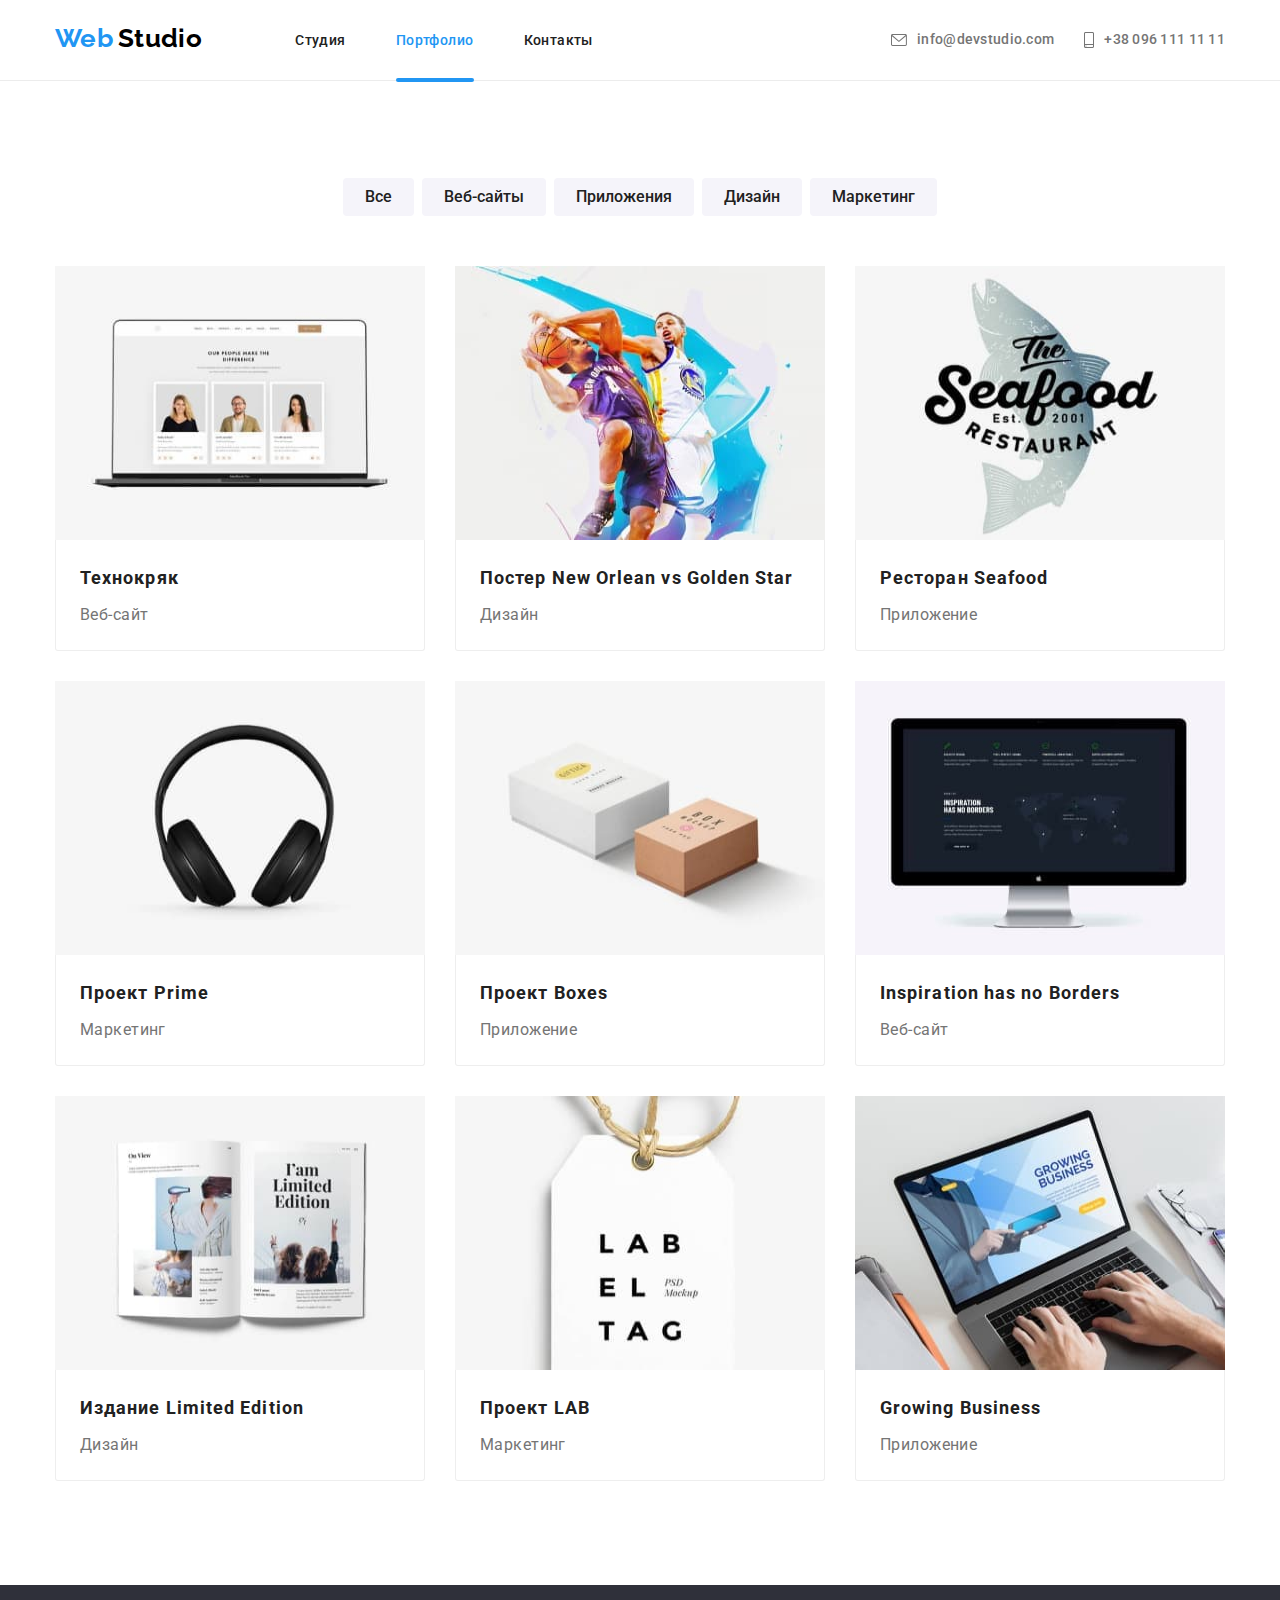
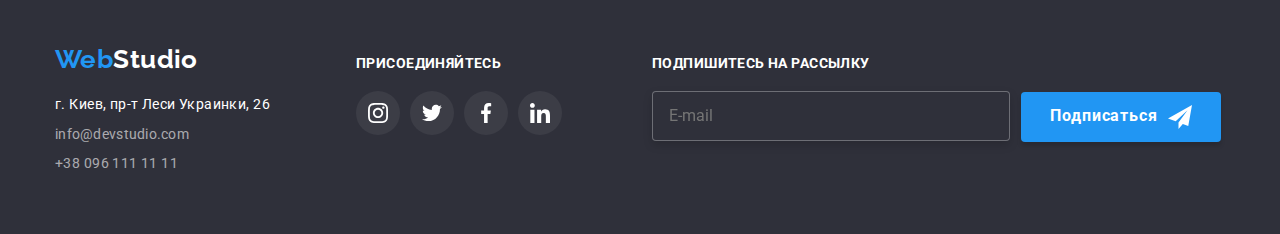
==== commit 4acf2f4e: "Update portfolio.html" ====
--- a/portfolio.html
+++ b/portfolio.html
@@ -9,31 +9,30 @@
     <link rel="preconnect" href="https://fonts.gstatic.com" crossorigin />
     <link
       href="https://fonts.googleapis.com/css2?family=Raleway:wght@700&family=Roboto:wght@400;500;700;900&display=swap"
-      rel="stylesheet"
-    />
+      rel="stylesheet"/>
     <link
       rel="stylesheet"
-      href="https://cdnjs.cloudflare.com/ajax/libs/modern-normalize/1.1.0/modern-normalize.min.css"
-    />
-    <link rel="stylesheet" href="./css/main.min.css" />
+      href="https://cdnjs.cloudflare.com/ajax/libs/modern-normalize/1.1.0/modern-normalize.min.css"/>
+    <link rel="stylesheet" href="./css/main.min.css"/>
   </head>
 
   <body>
     <header class="header">
       <div class="container container-nav">
         <nav class="navigation">
-          <a href="./index.html" class="logo link"
-            ><span class="logo__web">Web</span
-            ><span class="logo__studio logo__studio--dark">Studio</span></a
-          >
+          <a href="./index.html" class="logo link">
+            <span class="logo__web">Web</span>
+            <span class="logo__studio logo__studio--dark">Studio</span>
+          </a >
+
           <ul class="navigation__list list">
             <li class="navigation__item">
               <a href="./index.html" class="navigation__link link">Студия</a>
             </li>
             <li class="navigation__item">
-              <a href="./portfolio.html" class="navigation__link link current"
-                >Портфолио</a
-              >
+              <a href="./portfolio.html" class="navigation__link link current">
+                Портфолио
+              </a>
             </li>
             <li class="navigation__item">
               <a href="" class="navigation__link link">Контакты</a>
@@ -90,7 +89,6 @@
                 <div class="services-img-decor">
                   <img
                     src="./img/projects-1.jpg"
-                    alt="Технологии"
                     width="370"
                     height="274"
                   />
@@ -111,7 +109,6 @@
                 <div class="services-img-decor">
                   <img
                     src="./img/projects-2.jpg"
-                    alt="Технологии"
                     width="370"
                     height="274"
                   />
@@ -134,7 +131,6 @@
                 <div class="services-img-decor">
                   <img
                     src="./img/projects-3.jpg"
-                    alt="Технологии"
                     width="370"
                     height="274"
                   />
@@ -155,7 +151,6 @@
                 <div class="services-img-decor">
                   <img
                     src="./img/projects-4.jpg"
-                    alt="Технологии"
                     width="370"
                     height="274"
                   />
@@ -176,7 +171,6 @@
                 <div class="services-img-decor">
                   <img
                     src="./img/projects-5.jpg"
-                    alt="Технологии"
                     width="370"
                     height="274"
                   />
@@ -197,7 +191,6 @@
                 <div class="services-img-decor">
                   <img
                     src="./img/projects-6.jpg"
-                    alt="Технологии"
                     width="370"
                     height="274"
                   />
@@ -220,7 +213,6 @@
                 <div class="services-img-decor">
                   <img
                     src="./img/projects-7.jpg"
-                    alt="Технологии"
                     width="370"
                     height="274"
                   />
@@ -241,7 +233,6 @@
                 <div class="services-img-decor">
                   <img
                     src="./img/projects-8.jpg"
-                    alt="Технологии"
                     width="370"
                     height="274"
                   />
@@ -262,7 +253,6 @@
                 <div class="services-img-decor">
                   <img
                     src="./img/projects-9.jpg"
-                    alt="Технологии"
                     width="370"
                     height="274"
                   />
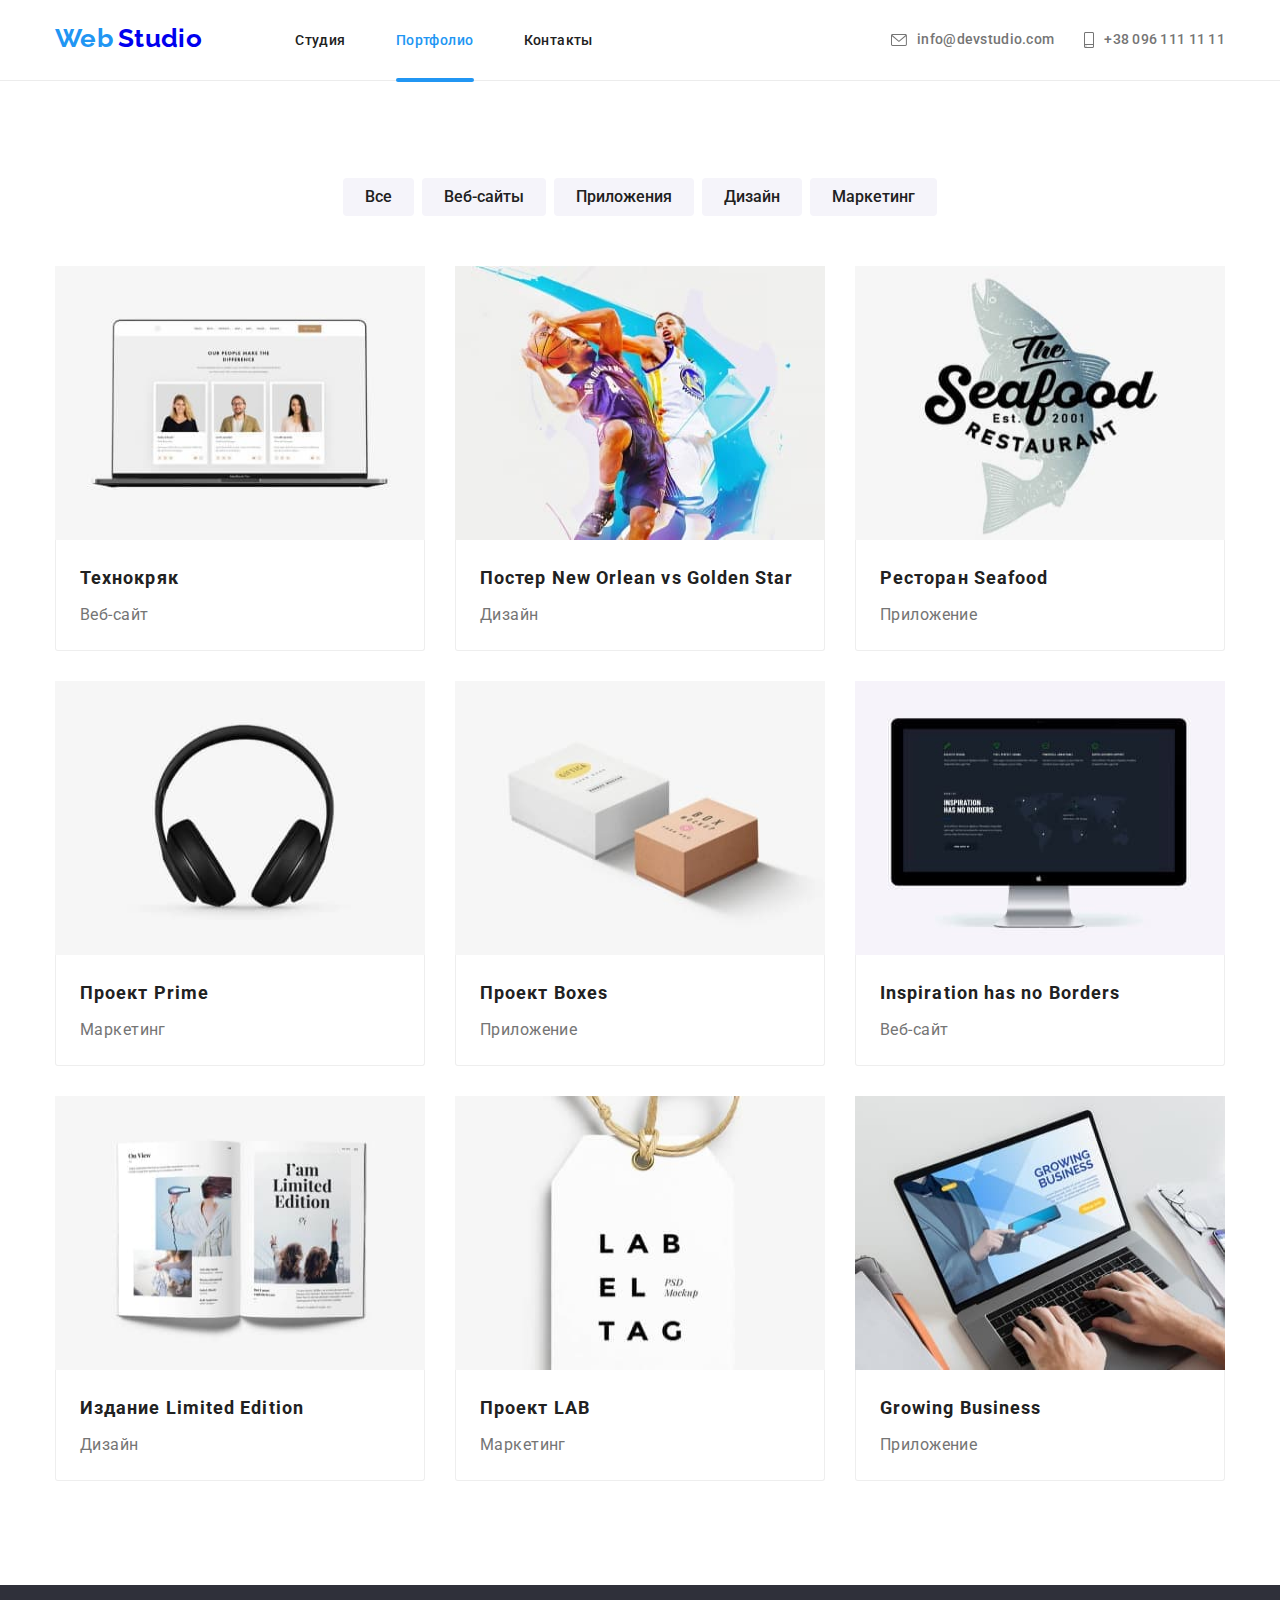
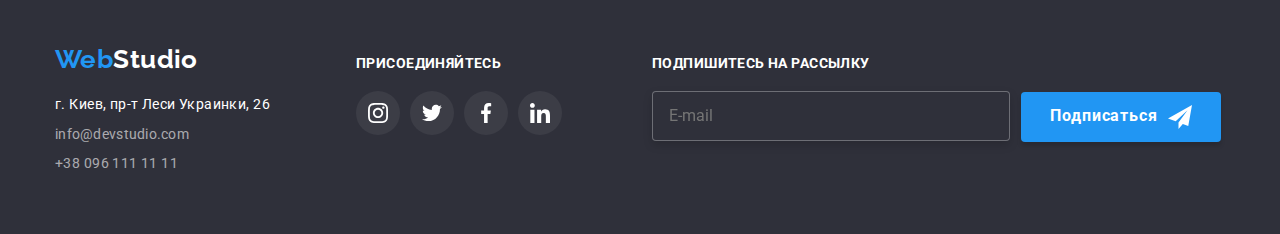
==== commit 17352c7a: "Update portfolio.html" ====
--- a/portfolio.html
+++ b/portfolio.html
@@ -22,7 +22,7 @@
         <nav class="navigation">
           <a href="./index.html" class="logo link">
             <span class="logo__web">Web</span>
-            <span class="logo__studio logo__studio--dark">Studio</span>
+            <span class="logo__studio logo__studio--by_rick">Studio</span>
           </a >
 
           <ul class="navigation__list list">
@@ -35,7 +35,9 @@
               </a>
             </li>
             <li class="navigation__item">
-              <a href="" class="navigation__link link">Контакты</a>
+              <a href="" class="navigation__link link">
+                Контакты
+              </a>
             </li>
           </ul>
         </nav>
@@ -43,21 +45,21 @@
           <li class="header-contacts__item">
             <a
               href="mailto:info@devstudio.com"
-              class="header-contacts__mail link"
-            >
+              class="header-contacts__mail link">
               <svg class="header-contacts__icon-mail" width="16" height="12">
                 <use href="./img/icons.svg#icon-envelope"></use>
               </svg>
-              info@devstudio.com</a
-            >
+              info@devstudio.com
+            </a>
           </li>
           <li class="header-contacts__item">
             <a href="tel:+380961111111" class="header-contacts__tel link">
               <svg class="header-contacts__icon-phone" width="10" height="16">
                 <use href="./img/icons.svg#icon-smartphone"></use>
               </svg>
-              +38 096 111 11 11</a
-            >
+              +38 096 111 11 11
+            </a>
+            
           </li>
         </ul>
       </div>
